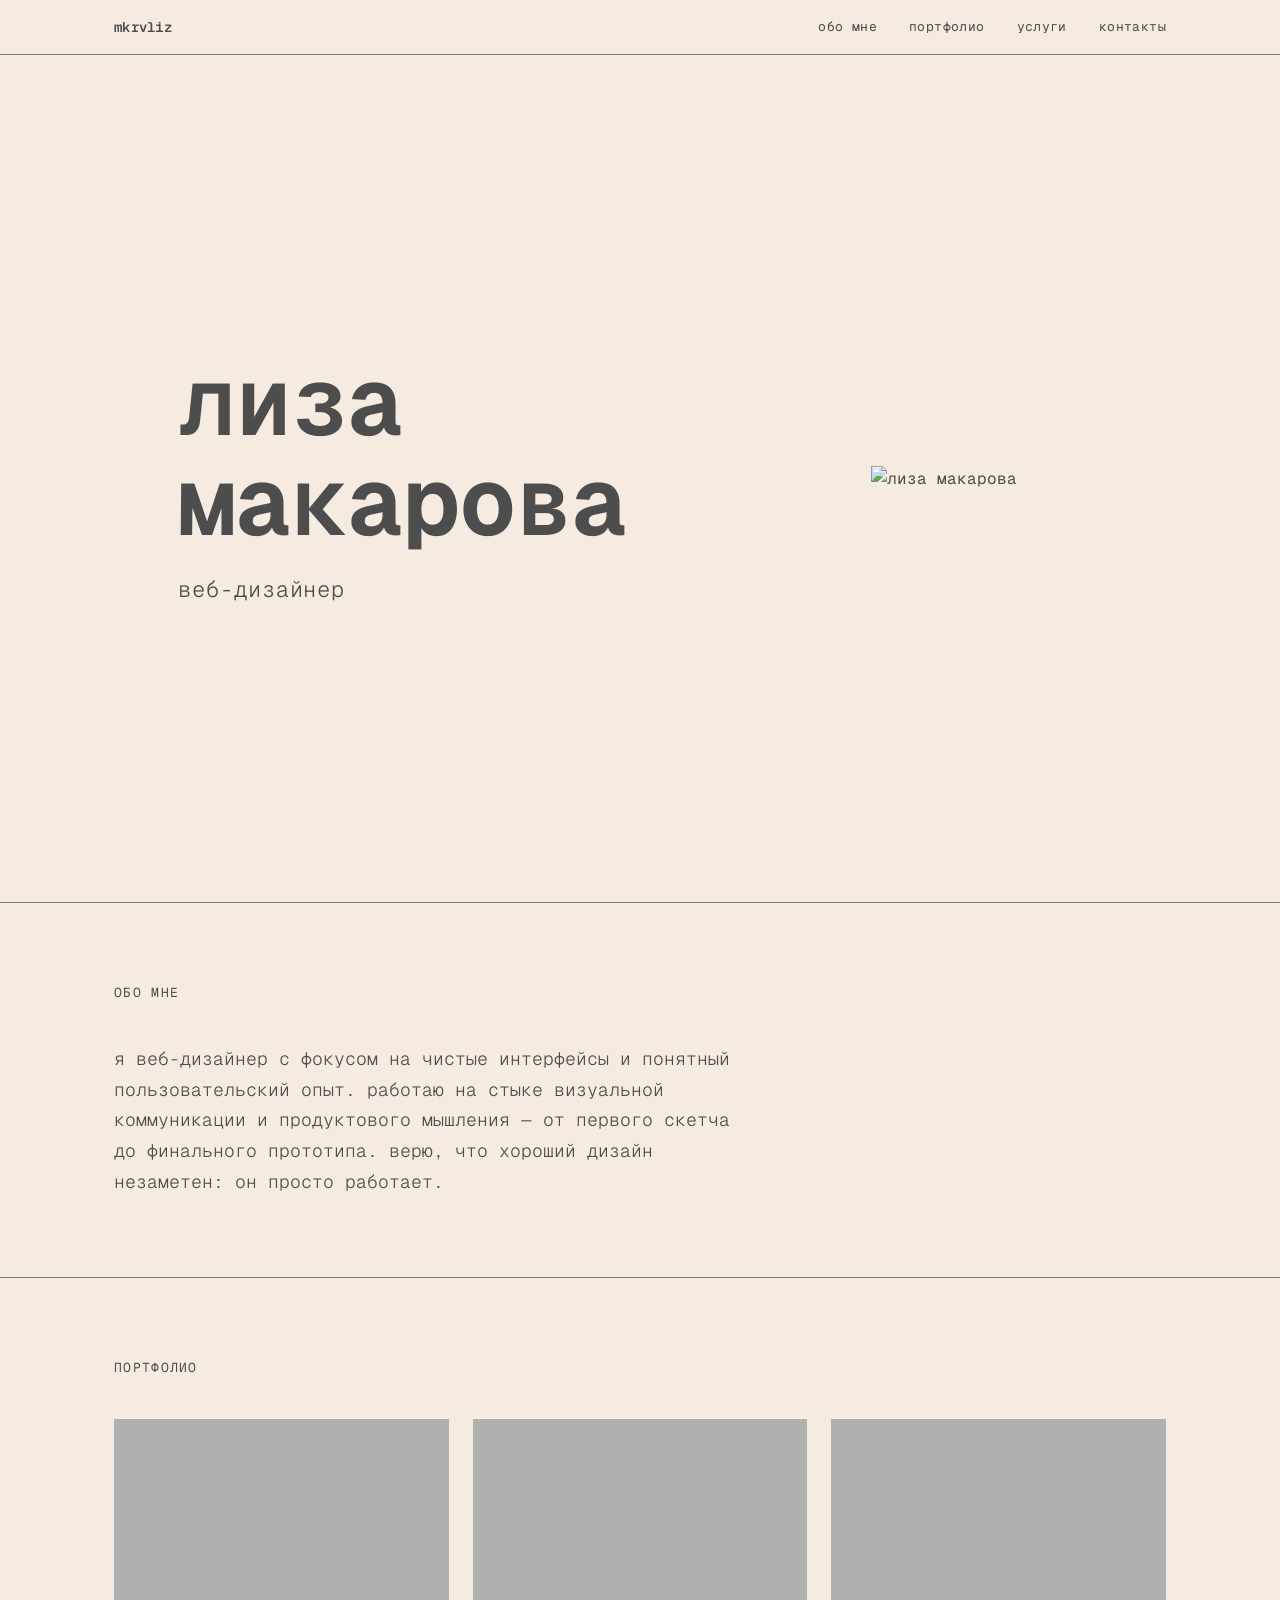
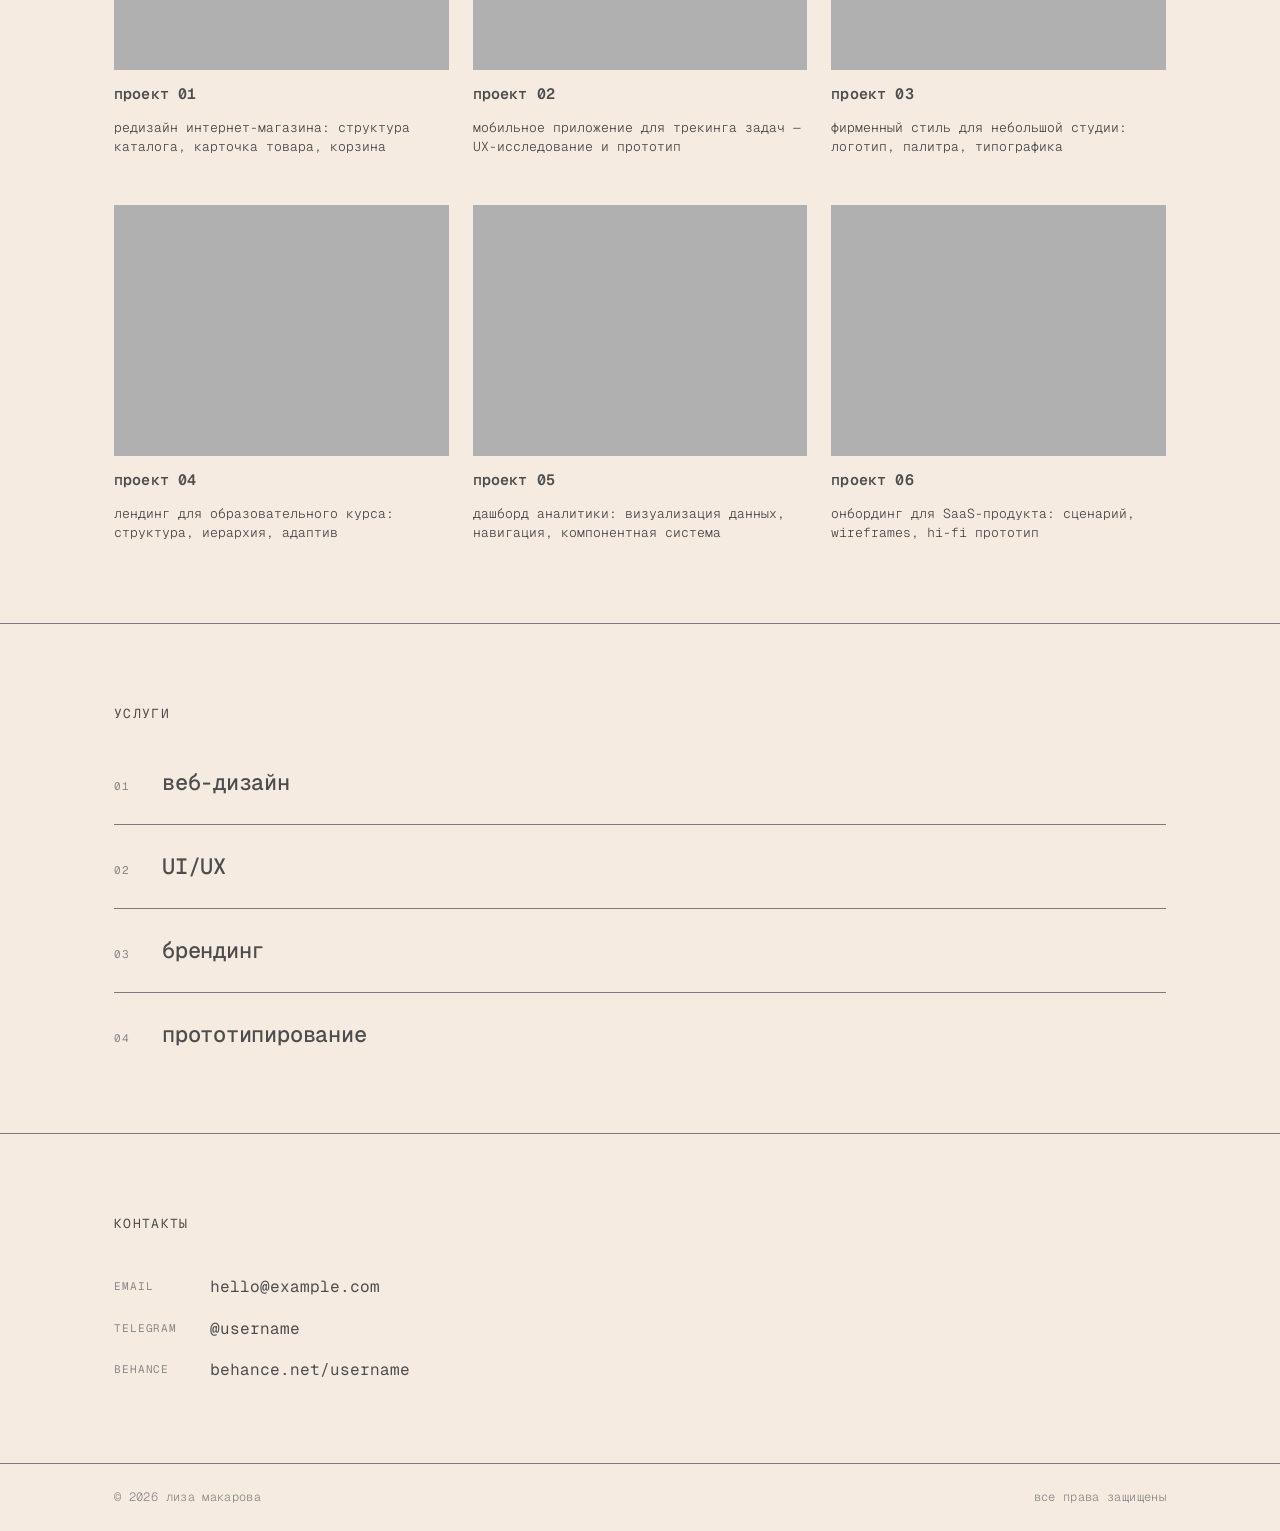
==== index.html @ 3c22c2ee "бургер-меню, адаптив планшет/мобилка, отступы" ====
<!DOCTYPE html>
<html lang="ru">
<head>
  <meta charset="UTF-8">
  <meta name="viewport" content="width=device-width, initial-scale=1.0">
  <title>лиза макарова — веб-дизайнер</title>
  <link rel="preconnect" href="https://fonts.googleapis.com">
  <link rel="preconnect" href="https://fonts.gstatic.com" crossorigin>
  <link href="https://fonts.googleapis.com/css2?family=Geist+Mono:wght@100..900&display=swap" rel="stylesheet">
  <style>
    *, *::before, *::after {
      box-sizing: border-box;
      margin: 0;
      padding: 0;
    }

    html {
      scroll-behavior: auto;
    }

    body {
      font-family: 'Geist Mono', monospace;
      font-size: 16px;
      line-height: 1.6;
      color: #4D4D4D;
      background-color: #F5EBE1;
    }

    a {
      color: #4D4D4D;
      text-decoration: none;
    }

    a:hover {
      text-decoration: underline;
      text-underline-offset: 4px;
      text-decoration-thickness: 0.9px;
      text-decoration-color: #7A7A7A;
    }

    .logo:hover {
      text-decoration: none;
    }

    /* ── layout ── */

    .container {
      max-width: 1100px;
      margin: 0 auto;
      padding: 0 24px;
    }

    section {
      padding: 80px 0;
      border-top: 1px solid #7A7A7A;
    }

    /* ── header / nav ── */

    header {
      position: sticky;
      top: 0;
      background: #F5EBE1;
      border-bottom: 1px solid #7A7A7A;
      z-index: 100;
    }

    header .container {
      display: flex;
      align-items: center;
      justify-content: space-between;
      padding-top: 16px;
      padding-bottom: 16px;
    }

    .logo {
      font-size: 14px;
      font-weight: 600;
      letter-spacing: 0.02em;
    }

    nav {
      display: flex;
      gap: 32px;
    }

    nav a {
      font-size: 13px;
      letter-spacing: 0.03em;
    }

    /* ── hero ── */

#hero {
  border-top: none;
  min-height: calc(100vh - 53px);
  display: flex;
  align-items: center;
  padding: 24px 0;
}

    .hero-inner {
      display: flex;
      align-items: center;
      gap: 48px;
      width: 100%;
    }

    .hero-text {
      flex: 1;
    }

    #hero h1 {
      font-size: clamp(40px, 8vw, 96px);
      font-weight: 700;
      line-height: 1.05;
      letter-spacing: -0.02em;
    }

    #hero p {
      margin-top: 20px;
      font-size: clamp(16px, 2vw, 22px);
      font-weight: 300;
      letter-spacing: 0.04em;
    }

    .hero-image {
      flex: 0 0 25%;
    }

    .hero-image img {
      width: 100%;
      height: auto;
      display: block;
    }

    @media (max-width: 1024px) {
      .hero-inner {
        flex-direction: column;
        align-items: flex-start;
        gap: 32px;
      }

      .hero-text {
        flex: none;
        width: 100%;
      }

      .hero-image {
        flex: none;
        width: 100%;
      }

      .hero-image img {
        max-height: 40vh;
        width: auto;
        max-width: 100%;
      }
    }

    /* ── about ── */

    #about h2 {
      font-size: 13px;
      font-weight: 400;
      letter-spacing: 0.1em;
      text-transform: uppercase;
      margin-bottom: 40px;
    }

    #about p {
      max-width: 640px;
      font-size: 18px;
      font-weight: 300;
      line-height: 1.7;
    }

    /* ── portfolio ── */

    #portfolio h2 {
      font-size: 13px;
      font-weight: 400;
      letter-spacing: 0.1em;
      text-transform: uppercase;
      margin-bottom: 40px;
    }

    .portfolio-grid {
      display: grid;
      grid-template-columns: repeat(3, 1fr);
      gap: 48px 24px;
    }

    .card {
      display: flex;
      flex-direction: column;
      gap: 12px;
      opacity: 0;
      transform: translateY(30px);
      transition: opacity 0.6s ease-out, transform 0.6s ease-out;
    }

    .card.visible {
      opacity: 1;
      transform: translateY(0);
    }

    .card:hover {
      transform: translateY(-8px);
    }

    .card-image {
      width: 100%;
      aspect-ratio: 4 / 3;
      background-color: #b0b0b0;
    }

    .card-title {
      font-size: 15px;
      font-weight: 600;
      letter-spacing: 0.01em;
    }

    .card-title:hover {
      text-decoration: underline;
      text-decoration-thickness: 1.2px;
      text-underline-offset: 5px;
      text-decoration-color: #616161;
    }

    .card-desc {
      font-size: 13px;
      font-weight: 300;
      line-height: 1.5;
      color: #444;
    }

    /* ── services ── */

    #services h2 {
      font-size: 13px;
      font-weight: 400;
      letter-spacing: 0.1em;
      text-transform: uppercase;
      margin-bottom: 40px;
    }

    .services-list {
      list-style: none;
      display: flex;
      flex-direction: column;
    }

    .services-list li {
      padding: 24px 0;
      border-top: 1px solid #7A7A7A;
      display: flex;
      align-items: baseline;
      gap: 24px;
    }

    .services-list li:first-child {
      border-top: none;
      padding-top: 0;
    }

    .services-list li:last-child {
      border-bottom: none;
      padding-bottom: 0;
    }

    .service-index {
      font-size: 11px;
      font-weight: 400;
      letter-spacing: 0.05em;
      color: #888;
      min-width: 24px;
    }

    .service-name {
      font-size: 22px;
      font-weight: 500;
      letter-spacing: -0.01em;
    }

    /* ── contacts ── */

    #contacts h2 {
      font-size: 13px;
      font-weight: 400;
      letter-spacing: 0.1em;
      text-transform: uppercase;
      margin-bottom: 40px;
    }

    .contacts-list {
      list-style: none;
      display: flex;
      flex-direction: column;
      gap: 16px;
    }

    .contacts-list li {
      display: flex;
      align-items: center;
      gap: 16px;
    }

    .contact-label {
      font-size: 11px;
      font-weight: 400;
      letter-spacing: 0.08em;
      text-transform: uppercase;
      color: #888;
      min-width: 80px;
    }

    .contacts-list a {
      font-size: 16px;
      font-weight: 400;
    }

    /* ── footer ── */

    footer {
      border-top: 1px solid #7A7A7A;
      padding: 24px 0;
    }

    footer .container {
      display: flex;
      align-items: center;
      justify-content: space-between;
    }

    footer p {
      font-size: 12px;
      font-weight: 300;
      color: #888;
      letter-spacing: 0.03em;
    }

    /* ── burger ── */

    .burger {
      display: none;
      flex-direction: column;
      justify-content: center;
      gap: 6px;
      background: none;
      border: none;
      cursor: pointer;
      padding: 4px;
    }

    .burger span {
      display: block;
      width: 22px;
      height: 1.5px;
      background: #4D4D4D;
      transition: transform 0.3s ease, opacity 0.3s ease;
    }

    .burger.open span:nth-child(1) {
      transform: translateY(7.5px) rotate(45deg);
    }

    .burger.open span:nth-child(2) {
      opacity: 0;
    }

    .burger.open span:nth-child(3) {
      transform: translateY(-7.5px) rotate(-45deg);
    }

    /* ── mobile menu ── */

    .mobile-menu {
      display: none;
    }

    /* ── responsive ── */

    @media (max-width: 1024px) {
      section {
        padding: 48px 0;
        scroll-margin-top: 50px;
      }

      nav {
        display: none;
      }

      .burger {
        display: flex;
      }

      .mobile-menu {
        display: flex;
        position: fixed;
        top: 0;
        left: 0;
        width: 100%;
        height: 100%;
        background: #F5EBE1;
        z-index: 99;
        flex-direction: column;
        align-items: center;
        justify-content: center;
        transform: translateY(-100%);
        transition: transform 0.3s ease;
      }

      .mobile-menu.open {
        transform: translateY(0);
      }

      .mobile-nav {
        display: flex;
        flex-direction: column;
        align-items: center;
        gap: 36px;
      }

      .mobile-nav a {
        font-size: 20px;
        letter-spacing: 0.04em;
        color: #4D4D4D;
      }

      #about h2, #portfolio h2, #services h2, #contacts h2 {
        margin-bottom: 32px;
      }

      .portfolio-grid {
        grid-template-columns: repeat(2, 1fr);
        gap: 24px;
      }

      .card {
        gap: 6px;
      }

      .card:hover {
        transform: none;
      }

      .card-title {
        margin-top: 12px;
      }

      footer .container {
        flex-direction: column;
        align-items: flex-start;
        gap: 8px;
      }
    }

    @media (max-width: 480px) {
      section {
        padding: 48px 0;
        scroll-margin-top: 50px;
      }

      #about h2, #portfolio h2, #services h2, #contacts h2 {
        margin-bottom: 28px;
      }

      .portfolio-grid {
        grid-template-columns: 1fr;
        gap: 24px;
      }

      .card {
        gap: 6px;
      }

      .card-title {
        margin-top: 12px;
      }

      .service-name {
        font-size: 18px;
      }
    }
  </style>
</head>
<body>

  <!-- ── header ── -->
  <header>
    <div class="container">
      <a href="index.html" class="logo">mkrvliz</a>
      <nav>
        <a href="#about">обо мне</a>
        <a href="#portfolio">портфолио</a>
        <a href="#services">услуги</a>
        <a href="#contacts">контакты</a>
      </nav>
      <button class="burger" id="burger-btn" aria-label="открыть меню" aria-expanded="false">
        <span></span>
        <span></span>
        <span></span>
      </button>
    </div>
  </header>

  <!-- ── mobile menu ── -->
  <div class="mobile-menu" id="mobile-menu">
    <nav class="mobile-nav">
      <a href="#about">обо мне</a>
      <a href="#portfolio">портфолио</a>
      <a href="#services">услуги</a>
      <a href="#contacts">контакты</a>
    </nav>
  </div>

  <main>

    <!-- ── hero ── -->
    <section id="hero">
      <div class="container">
        <div class="hero-inner">
          <div class="hero-text">
            <h1>лиза макарова</h1>
            <p>веб-дизайнер</p>
          </div>
          <div class="hero-image">
            <img src="images/face.jpg" alt="лиза макарова">
          </div>
        </div>
      </div>
    </section>

    <!-- ── about ── -->
    <section id="about">
      <div class="container">
        <h2>обо мне</h2>
        <p>
          я веб-дизайнер с фокусом на чистые интерфейсы и понятный пользовательский опыт.
          работаю на стыке визуальной коммуникации и продуктового мышления — от первого скетча до
          финального прототипа. верю, что хороший дизайн незаметен: он просто работает.
        </p>
      </div>
    </section>

    <!-- ── portfolio ── -->
    <section id="portfolio">
      <div class="container">
        <h2>портфолио</h2>
        <div class="portfolio-grid">

          <article class="card">
            <a href="project-01.html"><div class="card-image"></div></a>
            <a href="project-01.html" class="card-title">проект 01</a>
            <p class="card-desc">редизайн интернет-магазина: структура каталога, карточка товара, корзина</p>
          </article>

          <article class="card">
            <a href="project-02.html"><div class="card-image"></div></a>
            <a href="project-02.html" class="card-title">проект 02</a>
            <p class="card-desc">мобильное приложение для трекинга задач — UX-исследование и прототип</p>
          </article>

          <article class="card">
            <a href="project-03.html"><div class="card-image"></div></a>
            <a href="project-03.html" class="card-title">проект 03</a>
            <p class="card-desc">фирменный стиль для небольшой студии: логотип, палитра, типографика</p>
          </article>

          <article class="card">
            <a href="project-04.html"><div class="card-image"></div></a>
            <a href="project-04.html" class="card-title">проект 04</a>
            <p class="card-desc">лендинг для образовательного курса: структура, иерархия, адаптив</p>
          </article>

          <article class="card">
            <a href="project-05.html"><div class="card-image"></div></a>
            <a href="project-05.html" class="card-title">проект 05</a>
            <p class="card-desc">дашборд аналитики: визуализация данных, навигация, компонентная система</p>
          </article>

          <article class="card">
            <a href="project-06.html"><div class="card-image"></div></a>
            <a href="project-06.html" class="card-title">проект 06</a>
            <p class="card-desc">онбординг для SaaS-продукта: сценарий, wireframes, hi-fi прототип</p>
          </article>

        </div>
      </div>
    </section>

    <!-- ── services ── -->
    <section id="services">
      <div class="container">
        <h2>услуги</h2>
        <ul class="services-list">
          <li>
            <span class="service-index">01</span>
            <span class="service-name">веб-дизайн</span>
          </li>
          <li>
            <span class="service-index">02</span>
            <span class="service-name">UI/UX</span>
          </li>
          <li>
            <span class="service-index">03</span>
            <span class="service-name">брендинг</span>
          </li>
          <li>
            <span class="service-index">04</span>
            <span class="service-name">прототипирование</span>
          </li>
        </ul>
      </div>
    </section>

    <!-- ── contacts ── -->
    <section id="contacts">
      <div class="container">
        <h2>контакты</h2>
        <ul class="contacts-list">
          <li>
            <span class="contact-label">email</span>
            <a href="mailto:hello@example.com">hello@example.com</a>
          </li>
          <li>
            <span class="contact-label">telegram</span>
            <a href="https://t.me/username" target="_blank" rel="noopener">@username</a>
          </li>
          <li>
            <span class="contact-label">behance</span>
            <a href="https://behance.net/username" target="_blank" rel="noopener">behance.net/username</a>
          </li>
        </ul>
      </div>
    </section>

  </main>

  <!-- ── footer ── -->
  <footer>
    <div class="container">
      <p>© 2026 лиза макарова</p>
      <p>все права защищены</p>
    </div>
  </footer>


  <script>
    function easeInOut(t) {
      return t < 0.5 ? 2 * t * t : -1 + (4 - 2 * t) * t;
    }

    function smoothScrollTo(target, duration, offset) {
      var start = window.scrollY;
      var end = target.getBoundingClientRect().top + start - (offset || 0);
      var startTime = null;

      function step(timestamp) {
        if (!startTime) startTime = timestamp;
        var elapsed = timestamp - startTime;
        var progress = Math.min(elapsed / duration, 1);
        window.scrollTo(0, start + (end - start) * easeInOut(progress));
        if (progress < 1) requestAnimationFrame(step);
      }

      requestAnimationFrame(step);
    }

    var observer = new IntersectionObserver(function(entries) {
      entries.forEach(function(entry) {
        if (entry.isIntersecting) {
          entry.target.classList.add('visible');
          observer.unobserve(entry.target);
        }
      });
    }, { threshold: 0.15, rootMargin: '-53px 0px 0px 0px' });

    document.querySelectorAll('.card').forEach(function(card, i) {
      card.style.transitionDelay = (i % 3) * 100 + 'ms';
      observer.observe(card);
    });

    function getScrollOffset() {
      if (window.innerWidth <= 1024) return 50;
      return 0;
    }

    document.querySelectorAll('nav a[href^="#"], .mobile-nav a[href^="#"]').forEach(function(link) {
      link.addEventListener('click', function(e) {
        var target = document.querySelector(this.getAttribute('href'));
        if (!target) return;
        e.preventDefault();
        closeMobileMenu();
        smoothScrollTo(target, 1200, getScrollOffset());
      });
    });

    var burgerBtn = document.getElementById('burger-btn');
    var mobileMenu = document.getElementById('mobile-menu');

    function closeMobileMenu() {
      mobileMenu.classList.remove('open');
      burgerBtn.classList.remove('open');
      burgerBtn.setAttribute('aria-expanded', 'false');
      document.body.style.overflow = '';
    }

    burgerBtn.addEventListener('click', function() {
      var isOpen = mobileMenu.classList.toggle('open');
      burgerBtn.classList.toggle('open', isOpen);
      burgerBtn.setAttribute('aria-expanded', String(isOpen));
      document.body.style.overflow = isOpen ? 'hidden' : '';
    });
  </script>
</body>
</html>
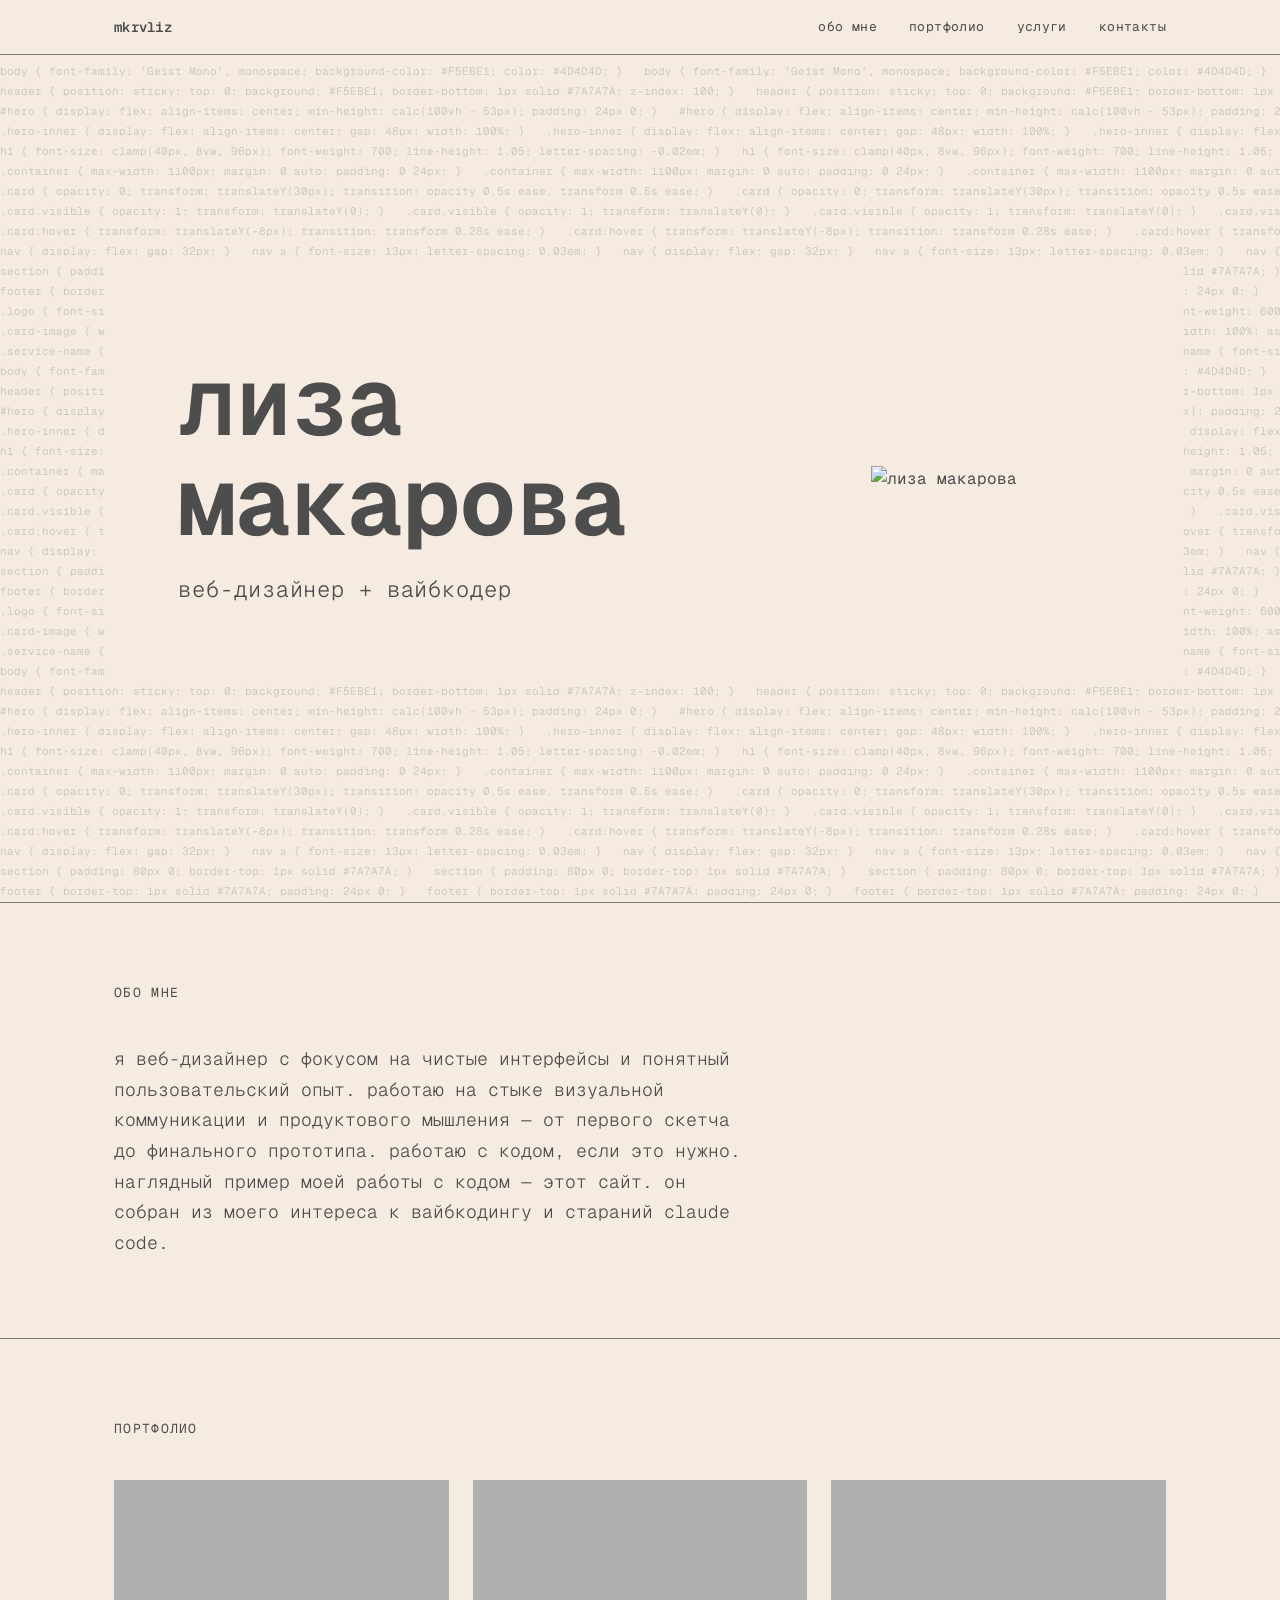
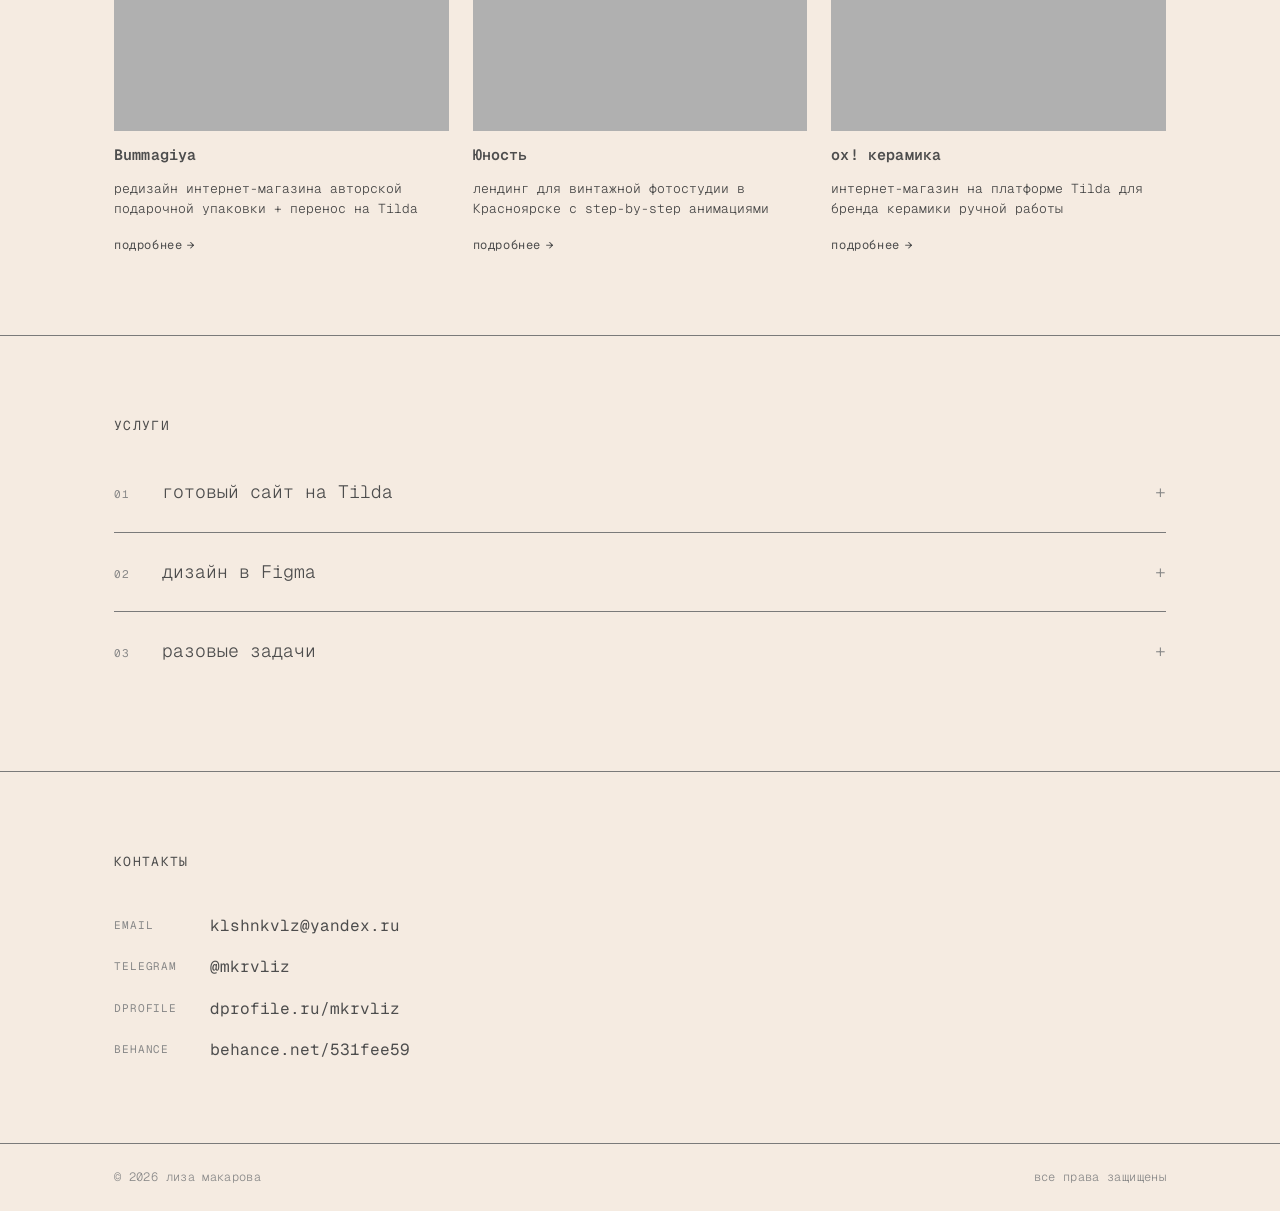
==== commit 558feb32: "фон из кода сайта с анимацией отталкивания, обновление контента - анимированный фон hero: строки CSS" ====
--- a/index.html
+++ b/index.html
@@ -14,6 +14,10 @@
       padding: 0;
     }
 
+    html, body {
+      cursor: url("data:image/svg+xml,%3Csvg xmlns='http://www.w3.org/2000/svg' width='16' height='22' viewBox='0 0 16 22'%3E%3Cpath d='M0 0 L0 18 L4.5 13.5 L7.5 20 L9.5 19 L6.5 12 L12 12 Z' fill='%234D4D4D'/%3E%3C/svg%3E") 0 0, auto;
+    }
+
     html {
       scroll-behavior: auto;
     }
@@ -97,6 +101,21 @@
   display: flex;
   align-items: center;
   padding: 24px 0;
+  position: relative;
+  overflow: hidden;
+}
+
+#hero-canvas {
+  position: absolute;
+  inset: 0;
+  width: 100%;
+  height: 100%;
+  pointer-events: none;
+}
+
+#hero .container {
+  position: relative;
+  z-index: 1;
 }
 
     .hero-inner {
@@ -197,7 +216,7 @@
       gap: 12px;
       opacity: 0;
       transform: translateY(30px);
-      transition: opacity 0.6s ease-out, transform 0.6s ease-out;
+      transition: opacity 0.5s ease, transform 0.5s ease;
     }
 
     .card.visible {
@@ -205,8 +224,9 @@
       transform: translateY(0);
     }
 
-    .card:hover {
+.card:hover {
       transform: translateY(-8px);
+      transition: opacity 0.5s ease, transform 0.28s ease;
     }
 
     .card-image {
@@ -275,12 +295,121 @@
       letter-spacing: 0.05em;
       color: #888;
       min-width: 24px;
+      flex-shrink: 0;
     }
 
     .service-name {
-      font-size: 22px;
-      font-weight: 500;
-      letter-spacing: -0.01em;
+      font-size: 18px;
+      font-weight: 300;
+      line-height: 1.7;
+      transition: color 0.2s ease;
+    }
+
+    /* ── accordion ── */
+
+    .accordion-list {
+      list-style: none;
+      display: flex;
+      flex-direction: column;
+    }
+
+    .accordion-item {
+      border-top: 1px solid #7A7A7A;
+    }
+
+    .accordion-item:first-child {
+      border-top: none;
+    }
+
+    .accordion-trigger {
+      width: 100%;
+      display: flex;
+      align-items: baseline;
+      gap: 24px;
+      padding: 24px 0;
+      background: none;
+      border: none;
+      cursor: pointer;
+      text-align: left;
+      font-family: inherit;
+      color: inherit;
+      transition: transform 0.22s ease;
+    }
+
+    .accordion-trigger:hover {
+      transform: translateY(-3px);
+    }
+
+    .accordion-item:first-child .accordion-trigger {
+      padding-top: 0;
+    }
+
+    .accordion-toggle {
+      margin-left: auto;
+      font-size: 0;
+      color: #888;
+      flex-shrink: 0;
+      line-height: 1;
+    }
+
+    .accordion-toggle::before {
+      content: '+';
+      font-size: 18px;
+      font-weight: 300;
+      display: inline-block;
+      transition: transform 0.35s ease;
+    }
+
+    .accordion-item.open .accordion-toggle::before {
+      transform: rotate(45deg);
+    }
+
+    .accordion-body {
+      max-height: 0;
+      overflow: hidden;
+      transition: max-height 0.4s ease;
+    }
+
+    .accordion-item.open .accordion-body {
+      max-height: 300px;
+    }
+
+    .accordion-body p {
+      font-size: 15px;
+      font-weight: 300;
+      line-height: 1.75;
+      color: #555;
+      padding-bottom: 28px;
+      max-width: 600px;
+    }
+
+    /* ── card more button ── */
+
+    .card-more {
+      display: inline-flex;
+      align-items: center;
+      gap: 5px;
+      font-size: 12px;
+      font-weight: 400;
+      letter-spacing: 0.05em;
+      margin-top: 6px;
+      color: #4D4D4D;
+    }
+
+    .card-more:hover {
+      text-decoration: underline;
+      text-underline-offset: 4px;
+      text-decoration-thickness: 0.9px;
+      text-decoration-color: #7A7A7A;
+    }
+
+    .card-arrow {
+      display: inline-block;
+      transition: transform 0.2s ease;
+    }
+
+    .card-more:hover .card-arrow {
+      transform: translateX(4px);
     }
 
     /* ── contacts ── */
@@ -519,11 +648,12 @@
 
     <!-- ── hero ── -->
     <section id="hero">
+      <canvas id="hero-canvas"></canvas>
       <div class="container">
         <div class="hero-inner">
           <div class="hero-text">
             <h1>лиза макарова</h1>
-            <p>веб-дизайнер</p>
+            <p>веб-дизайнер + вайбкодер</p>
           </div>
           <div class="hero-image">
             <img src="images/face.jpg" alt="лиза макарова">
@@ -539,7 +669,8 @@
         <p>
           я веб-дизайнер с фокусом на чистые интерфейсы и понятный пользовательский опыт.
           работаю на стыке визуальной коммуникации и продуктового мышления — от первого скетча до
-          финального прототипа. верю, что хороший дизайн незаметен: он просто работает.
+          финального прототипа. работаю с кодом, если это нужно. наглядный пример моей работы с кодом — этот сайт.
+          он собран из моего интереса к вайбкодингу и стараний claude code.
         </p>
       </div>
     </section>
@@ -552,38 +683,23 @@
 
           <article class="card">
             <a href="project-01.html"><div class="card-image"></div></a>
-            <a href="project-01.html" class="card-title">проект 01</a>
-            <p class="card-desc">редизайн интернет-магазина: структура каталога, карточка товара, корзина</p>
+            <a href="project-01.html" class="card-title">Bummagiya</a>
+            <p class="card-desc">редизайн интернет-магазина авторской подарочной упаковки + перенос на Tilda</p>
+            <a href="project-01.html" class="card-more">подробнее <span class="card-arrow">→</span></a>
           </article>
 
           <article class="card">
             <a href="project-02.html"><div class="card-image"></div></a>
-            <a href="project-02.html" class="card-title">проект 02</a>
-            <p class="card-desc">мобильное приложение для трекинга задач — UX-исследование и прототип</p>
+            <a href="project-02.html" class="card-title">Юность</a>
+            <p class="card-desc">лендинг для винтажной фотостудии в Красноярске с step-by-step анимациями</p>
+            <a href="project-02.html" class="card-more">подробнее <span class="card-arrow">→</span></a>
           </article>
 
           <article class="card">
             <a href="project-03.html"><div class="card-image"></div></a>
-            <a href="project-03.html" class="card-title">проект 03</a>
-            <p class="card-desc">фирменный стиль для небольшой студии: логотип, палитра, типографика</p>
-          </article>
-
-          <article class="card">
-            <a href="project-04.html"><div class="card-image"></div></a>
-            <a href="project-04.html" class="card-title">проект 04</a>
-            <p class="card-desc">лендинг для образовательного курса: структура, иерархия, адаптив</p>
-          </article>
-
-          <article class="card">
-            <a href="project-05.html"><div class="card-image"></div></a>
-            <a href="project-05.html" class="card-title">проект 05</a>
-            <p class="card-desc">дашборд аналитики: визуализация данных, навигация, компонентная система</p>
-          </article>
-
-          <article class="card">
-            <a href="project-06.html"><div class="card-image"></div></a>
-            <a href="project-06.html" class="card-title">проект 06</a>
-            <p class="card-desc">онбординг для SaaS-продукта: сценарий, wireframes, hi-fi прототип</p>
+            <a href="project-03.html" class="card-title">ох! керамика</a>
+            <p class="card-desc">интернет-магазин на платформе Tilda для бренда керамики ручной работы</p>
+            <a href="project-03.html" class="card-more">подробнее <span class="card-arrow">→</span></a>
           </article>
 
         </div>
@@ -594,22 +710,36 @@
     <section id="services">
       <div class="container">
         <h2>услуги</h2>
-        <ul class="services-list">
-          <li>
-            <span class="service-index">01</span>
-            <span class="service-name">веб-дизайн</span>
+        <ul class="accordion-list">
+          <li class="accordion-item">
+            <button class="accordion-trigger">
+              <span class="service-index">01</span>
+              <span class="service-name">готовый сайт на Tilda</span>
+              <span class="accordion-toggle">+</span>
+            </button>
+            <div class="accordion-body">
+              <p>разработаю сайт под ключ — от проработки структуры и дизайна до финальной сборки на Tilda. подойдёт для лендингов, портфолио, небольших магазинов и корпоративных страниц. результат — адаптивный сайт, готовый к запуску.</p>
+            </div>
           </li>
-          <li>
-            <span class="service-index">02</span>
-            <span class="service-name">UI/UX</span>
+          <li class="accordion-item">
+            <button class="accordion-trigger">
+              <span class="service-index">02</span>
+              <span class="service-name">дизайн в Figma</span>
+              <span class="accordion-toggle">+</span>
+            </button>
+            <div class="accordion-body">
+              <p>создам дизайн-макет сайта или интерфейса в Figma — от вайрфреймов до детализированного hi-fi прототипа. работаю с учётом пользовательского опыта, фирменного стиля и технических ограничений платформы.</p>
+            </div>
           </li>
-          <li>
-            <span class="service-index">03</span>
-            <span class="service-name">брендинг</span>
-          </li>
-          <li>
-            <span class="service-index">04</span>
-            <span class="service-name">прототипирование</span>
+          <li class="accordion-item">
+            <button class="accordion-trigger">
+              <span class="service-index">03</span>
+              <span class="service-name">разовые задачи</span>
+              <span class="accordion-toggle">+</span>
+            </button>
+            <div class="accordion-body">
+              <p>помогу с точечными задачами: доработка существующего сайта, создание отдельных страниц или блоков, редизайн элементов, баннеры, презентации. гибкий формат без лишних согласований.</p>
+            </div>
           </li>
         </ul>
       </div>
@@ -622,15 +752,19 @@
         <ul class="contacts-list">
           <li>
             <span class="contact-label">email</span>
-            <a href="mailto:hello@example.com">hello@example.com</a>
+            <a href="mailto:klshnkvlz@yandex.ru">klshnkvlz@yandex.ru</a>
           </li>
           <li>
             <span class="contact-label">telegram</span>
-            <a href="https://t.me/username" target="_blank" rel="noopener">@username</a>
+            <a href="https://t.me/mkrvliz" target="_blank" rel="noopener">@mkrvliz</a>
+          </li>
+          <li>
+            <span class="contact-label">dprofile</span>
+            <a href="https://dprofile.ru/mkrvliz" target="_blank" rel="noopener">dprofile.ru/mkrvliz</a>
           </li>
           <li>
             <span class="contact-label">behance</span>
-            <a href="https://behance.net/username" target="_blank" rel="noopener">behance.net/username</a>
+            <a href="https://behance.net/531fee59" target="_blank" rel="noopener">behance.net/531fee59</a>
           </li>
         </ul>
       </div>
@@ -671,8 +805,11 @@
     var observer = new IntersectionObserver(function(entries) {
       entries.forEach(function(entry) {
         if (entry.isIntersecting) {
-          entry.target.classList.add('visible');
-          observer.unobserve(entry.target);
+          var card = entry.target;
+          card.classList.add('visible');
+          var delay = parseFloat(card.style.transitionDelay) || 0;
+          setTimeout(function() { card.style.transitionDelay = '0ms'; }, delay + 500);
+          observer.unobserve(card);
         }
       });
     }, { threshold: 0.15, rootMargin: '-53px 0px 0px 0px' });
@@ -713,6 +850,182 @@
       burgerBtn.setAttribute('aria-expanded', String(isOpen));
       document.body.style.overflow = isOpen ? 'hidden' : '';
     });
+
+    // плавный скролл колесом мыши (только десктоп)
+    if (!('ontouchstart' in window)) {
+      var wheelTargetY = window.scrollY;
+      var wheelCurrentY = window.scrollY;
+      var wheelRaf = null;
+
+      function wheelTick() {
+        wheelCurrentY += (wheelTargetY - wheelCurrentY) * 0.09;
+        window.scrollTo(0, wheelCurrentY);
+        if (Math.abs(wheelTargetY - wheelCurrentY) > 0.5) {
+          wheelRaf = requestAnimationFrame(wheelTick);
+        } else {
+          window.scrollTo(0, wheelTargetY);
+          wheelRaf = null;
+        }
+      }
+
+      window.addEventListener('wheel', function(e) {
+        e.preventDefault();
+        var delta = e.deltaMode === 1 ? e.deltaY * 24 : e.deltaY;
+        wheelTargetY = Math.max(0, Math.min(
+          wheelTargetY + delta,
+          document.documentElement.scrollHeight - window.innerHeight
+        ));
+        if (!wheelRaf) {
+          wheelCurrentY = window.scrollY;
+          wheelRaf = requestAnimationFrame(wheelTick);
+        }
+      }, { passive: false });
+    }
+  // аккордеон услуги
+  document.querySelectorAll('.accordion-trigger').forEach(function(btn) {
+    btn.addEventListener('click', function() {
+      var item = btn.closest('.accordion-item');
+      var isOpen = item.classList.contains('open');
+      document.querySelectorAll('.accordion-item.open').forEach(function(el) {
+        el.classList.remove('open');
+      });
+      if (!isOpen) item.classList.add('open');
+    });
+  });
+
+  // фон: код сайта + отталкивание от курсора
+  (function() {
+    var canvas = document.getElementById('hero-canvas');
+    var hero   = document.getElementById('hero');
+    var ctx    = canvas.getContext('2d');
+    var FS = 11, LH = 20;
+    var CW, rows2d = [], rowStrs = [];
+    var mouseX = -9999, mouseY = -9999;
+    var R = 110, K = 5.5, SP = 0.07, DM = 0.70;
+    var safeZone = { x: 0, y: 0, w: 0, h: 0 };
+
+    function updateSafeZone() {
+      var cr = canvas.getBoundingClientRect();
+      var ir = hero.querySelector('.hero-inner').getBoundingClientRect();
+      var pad = 80;
+      safeZone.x = ir.left - cr.left - pad;
+      safeZone.y = ir.top  - cr.top  - pad;
+      safeZone.w = ir.width  + pad * 2;
+      safeZone.h = ir.height + pad * 2;
+    }
+
+    var codeLines = [
+      "body { font-family: 'Geist Mono', monospace; background-color: #F5EBE1; color: #4D4D4D; }",
+      "header { position: sticky; top: 0; background: #F5EBE1; border-bottom: 1px solid #7A7A7A; z-index: 100; }",
+      "#hero { display: flex; align-items: center; min-height: calc(100vh - 53px); padding: 24px 0; }",
+      ".hero-inner { display: flex; align-items: center; gap: 48px; width: 100%; }",
+      "h1 { font-size: clamp(40px, 8vw, 96px); font-weight: 700; line-height: 1.05; letter-spacing: -0.02em; }",
+      ".container { max-width: 1100px; margin: 0 auto; padding: 0 24px; }",
+      ".card { opacity: 0; transform: translateY(30px); transition: opacity 0.5s ease, transform 0.5s ease; }",
+      ".card.visible { opacity: 1; transform: translateY(0); }",
+      ".card:hover { transform: translateY(-8px); transition: transform 0.28s ease; }",
+      "nav { display: flex; gap: 32px; }   nav a { font-size: 13px; letter-spacing: 0.03em; }",
+      "section { padding: 80px 0; border-top: 1px solid #7A7A7A; }",
+      "footer { border-top: 1px solid #7A7A7A; padding: 24px 0; }",
+      ".logo { font-size: 14px; font-weight: 600; letter-spacing: 0.02em; }",
+      ".card-image { width: 100%; aspect-ratio: 4/3; background-color: #b0b0b0; }",
+      ".service-name { font-size: 22px; font-weight: 500; letter-spacing: -0.01em; }",
+    ];
+
+    function build() {
+      rows2d = []; rowStrs = [];
+      ctx.font = FS + 'px "Geist Mono", monospace';
+      CW = ctx.measureText('x').width;
+      var cols = Math.ceil(canvas.width / CW) + 2;
+      var numRows = Math.floor(canvas.height / LH);
+      for (var r = 0; r < numRows; r++) {
+        var src = codeLines[r % codeLines.length] + '   ';
+        var str = '';
+        while (str.length < cols) str += src;
+        str = str.slice(0, cols);
+        rowStrs.push(str);
+        var row = [];
+        for (var c = 0; c < cols; c++) {
+          row.push({ ch: str[c], bx: c * CW, by: r * LH + LH, x: c * CW, y: r * LH + LH, vx: 0, vy: 0 });
+        }
+        rows2d.push(row);
+      }
+    }
+
+    function resize() {
+      canvas.width  = canvas.offsetWidth;
+      canvas.height = canvas.offsetHeight;
+      build();
+      updateSafeZone();
+    }
+
+    function applyPhysics(p) {
+      var dx = p.x - mouseX, dy = p.y - mouseY;
+      var d2 = dx * dx + dy * dy;
+      if (d2 < R * R && d2 > 0.01) {
+        var d = Math.sqrt(d2);
+        var f = (R - d) / R * K;
+        p.vx += dx / d * f;
+        p.vy += dy / d * f;
+      }
+      p.vx += (p.bx - p.x) * SP;
+      p.vy += (p.by - p.y) * SP;
+      p.vx *= DM;
+      p.vy *= DM;
+      p.x += p.vx;
+      p.y += p.vy;
+    }
+
+    function tick() {
+      ctx.clearRect(0, 0, canvas.width, canvas.height);
+      ctx.font      = FS + 'px "Geist Mono", monospace';
+      ctx.fillStyle = 'rgba(77,77,77,0.22)';
+
+      var sz = safeZone;
+      for (var ri = 0; ri < rows2d.length; ri++) {
+        var row = rows2d[ri];
+        var by  = row[0].by;
+        var rowInSafe = by > sz.y && by < sz.y + sz.h;
+
+        if (!rowInSafe) {
+          var moved = false;
+          for (var ci = 0; ci < row.length; ci++) {
+            applyPhysics(row[ci]);
+            if (Math.abs(row[ci].x - row[ci].bx) > 0.3 || Math.abs(row[ci].y - row[ci].by) > 0.3) moved = true;
+          }
+          if (!moved) {
+            ctx.fillText(rowStrs[ri], 0, by);
+          } else {
+            for (var ci2 = 0; ci2 < row.length; ci2++) {
+              ctx.fillText(row[ci2].ch, row[ci2].x, row[ci2].y);
+            }
+          }
+        } else {
+          for (var ci = 0; ci < row.length; ci++) {
+            var p = row[ci];
+            if (p.bx >= sz.x && p.bx <= sz.x + sz.w) continue;
+            applyPhysics(p);
+            ctx.fillText(p.ch, p.x, p.y);
+          }
+        }
+      }
+      requestAnimationFrame(tick);
+    }
+
+    hero.addEventListener('mousemove', function(e) {
+      var r = canvas.getBoundingClientRect();
+      mouseX = e.clientX - r.left;
+      mouseY = e.clientY - r.top;
+    });
+    hero.addEventListener('mouseleave', function() { mouseX = mouseY = -9999; });
+
+    document.fonts.ready.then(function() {
+      resize();
+      requestAnimationFrame(tick);
+    });
+    window.addEventListener('resize', resize);
+  })();
+
   </script>
 </body>
 </html>
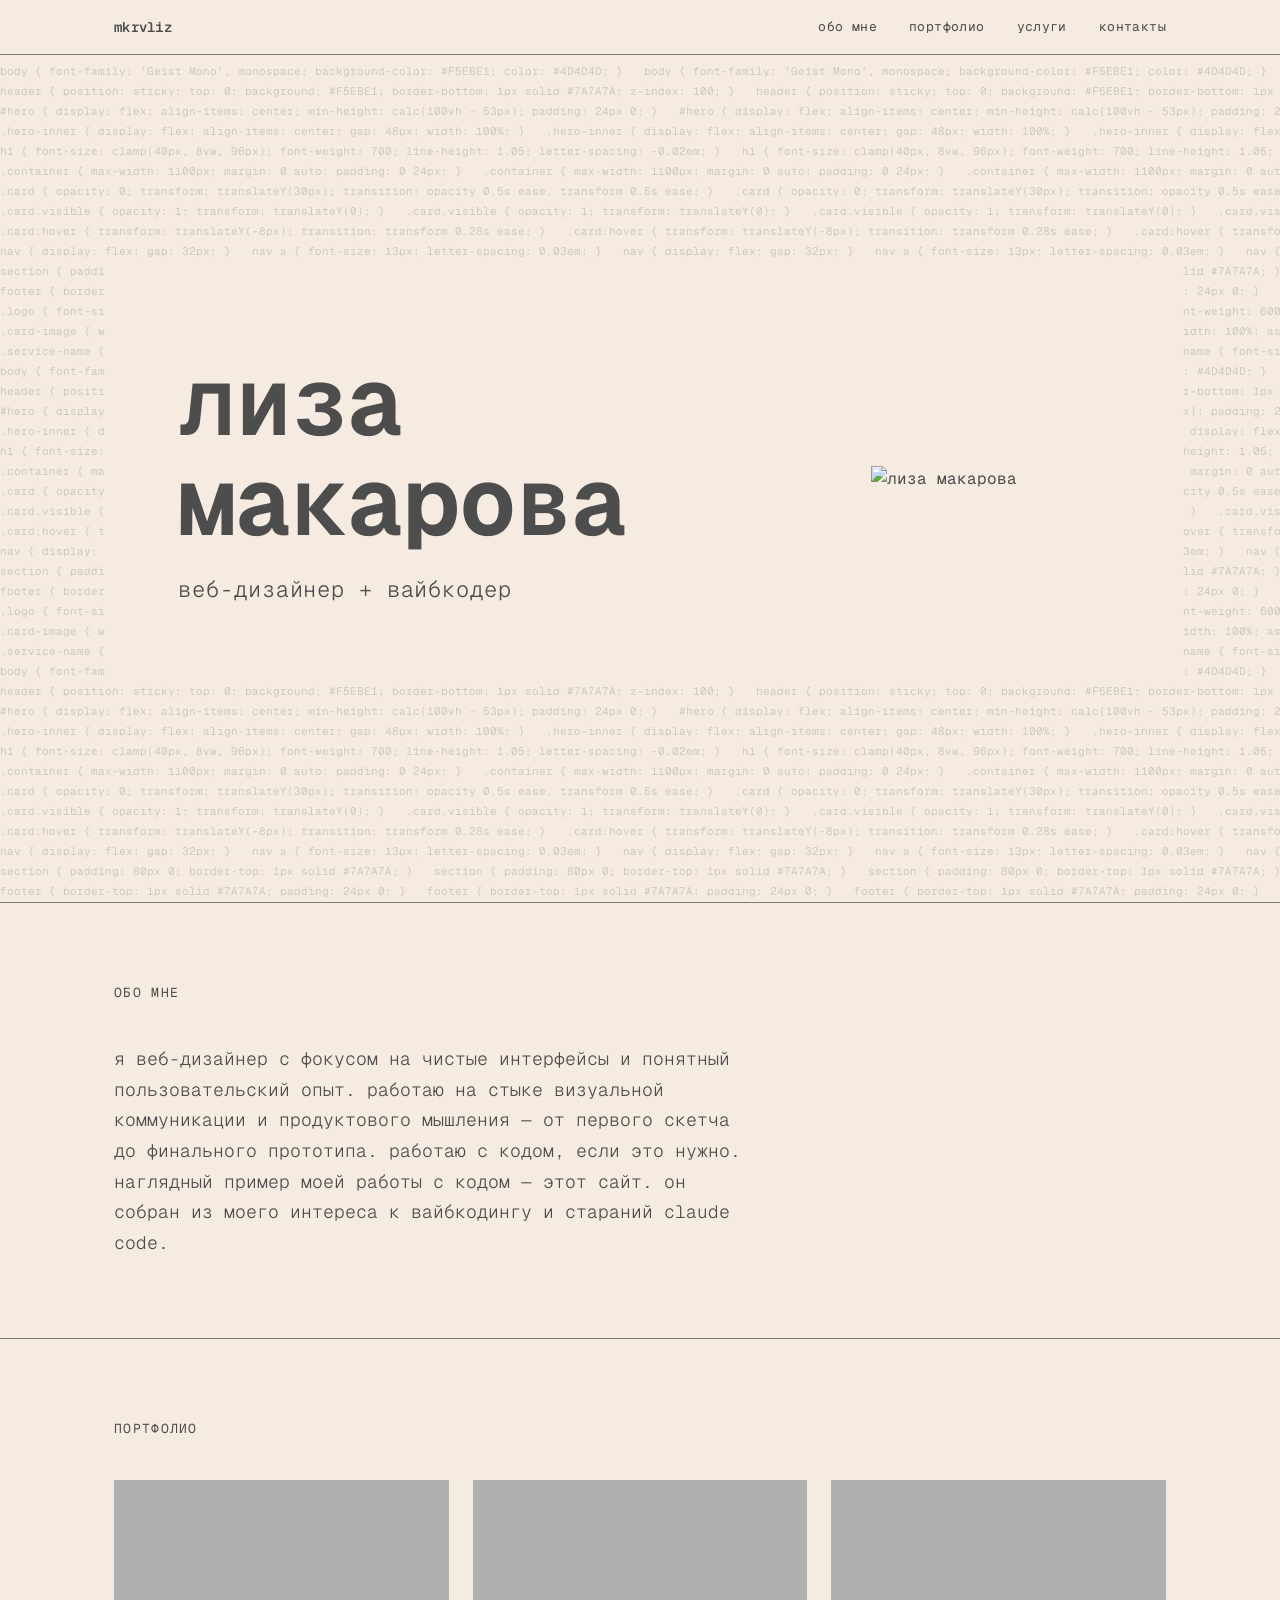
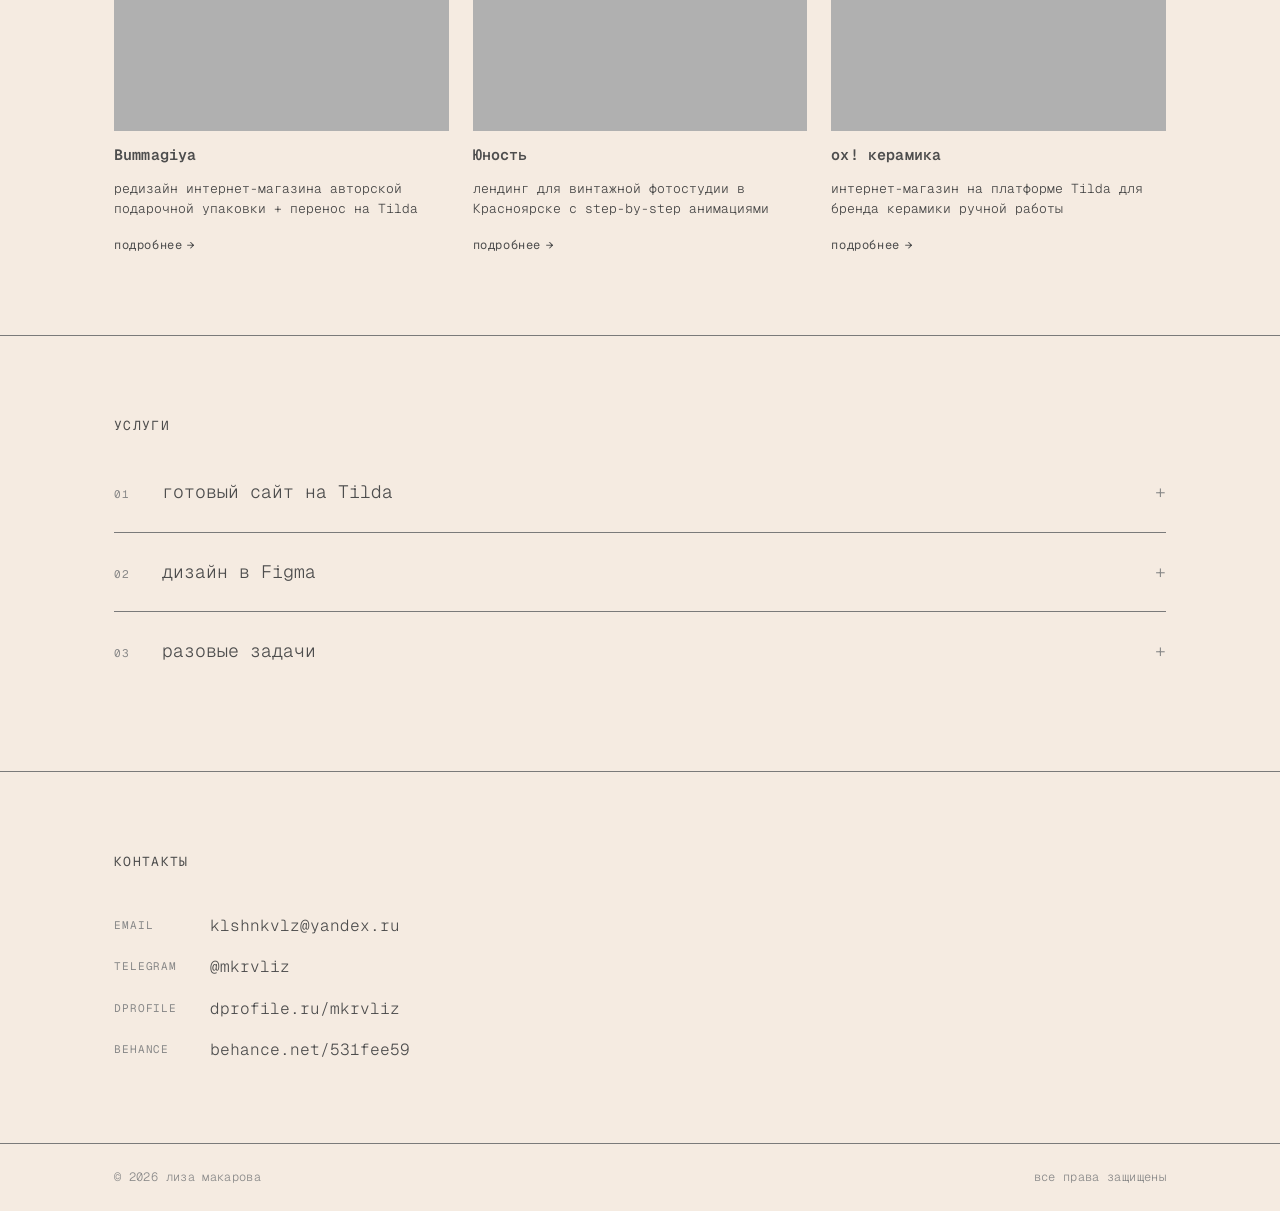
==== commit ef1d972a: "обновить ссылку на проект ох! керамика Co-Authored-By: Claude Sonnet 4.6 <noreply@anthropic.com>" ====
--- a/index.html
+++ b/index.html
@@ -446,7 +446,7 @@
 
     .contacts-list a {
       font-size: 16px;
-      font-weight: 400;
+      font-weight: 300;
     }
 
     /* ── footer ── */
@@ -696,10 +696,10 @@
           </article>
 
           <article class="card">
-            <a href="project-03.html"><div class="card-image"></div></a>
-            <a href="project-03.html" class="card-title">ох! керамика</a>
+            <a href="project-oh-keramika/"><div class="card-image"></div></a>
+            <a href="project-oh-keramika/" class="card-title">ох! керамика</a>
             <p class="card-desc">интернет-магазин на платформе Tilda для бренда керамики ручной работы</p>
-            <a href="project-03.html" class="card-more">подробнее <span class="card-arrow">→</span></a>
+            <a href="project-oh-keramika/" class="card-more">подробнее <span class="card-arrow">→</span></a>
           </article>
 
         </div>
@@ -884,12 +884,7 @@
   // аккордеон услуги
   document.querySelectorAll('.accordion-trigger').forEach(function(btn) {
     btn.addEventListener('click', function() {
-      var item = btn.closest('.accordion-item');
-      var isOpen = item.classList.contains('open');
-      document.querySelectorAll('.accordion-item.open').forEach(function(el) {
-        el.classList.remove('open');
-      });
-      if (!isOpen) item.classList.add('open');
+      btn.closest('.accordion-item').classList.toggle('open');
     });
   });
 
@@ -901,7 +896,7 @@
     var FS = 11, LH = 20;
     var CW, rows2d = [], rowStrs = [];
     var mouseX = -9999, mouseY = -9999;
-    var R = 110, K = 5.5, SP = 0.07, DM = 0.70;
+    var R = 60, K = 5.5, SP = 0.07, DM = 0.70;
     var safeZone = { x: 0, y: 0, w: 0, h: 0 };
 
     function updateSafeZone() {
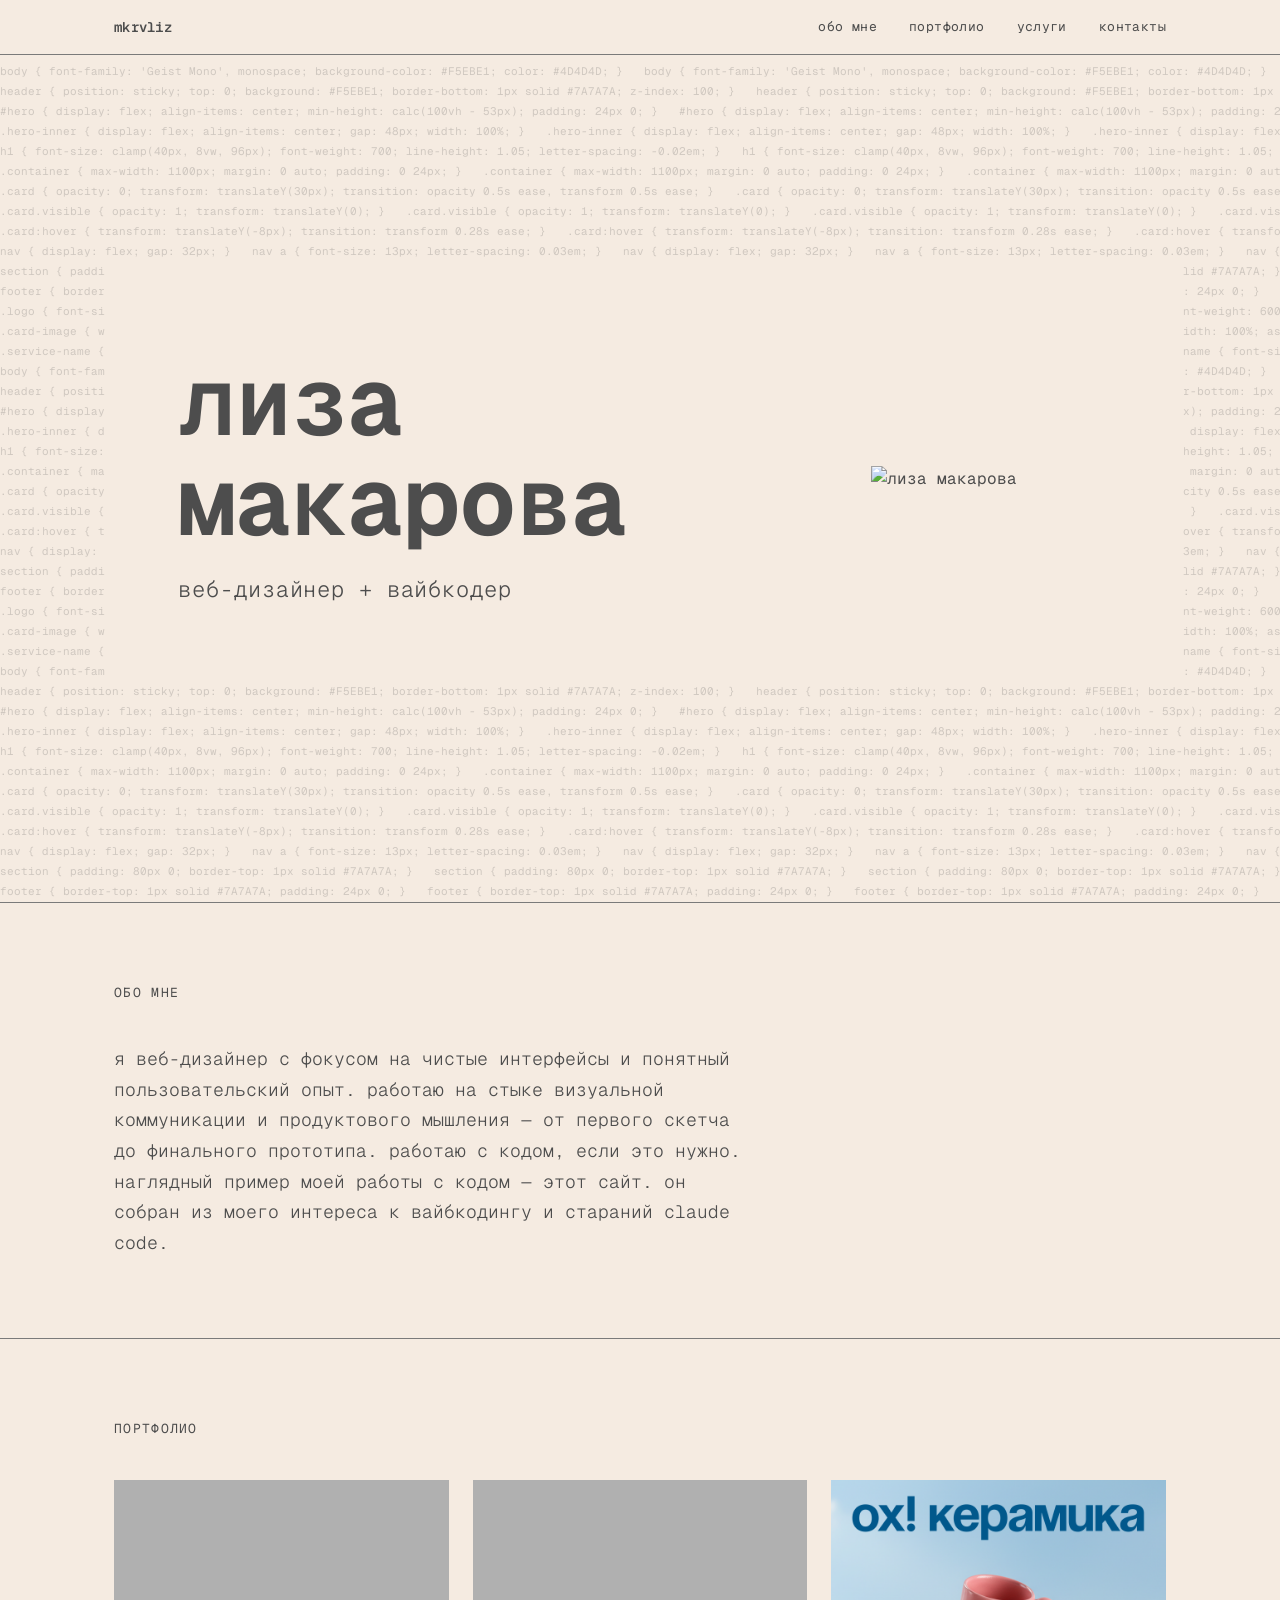
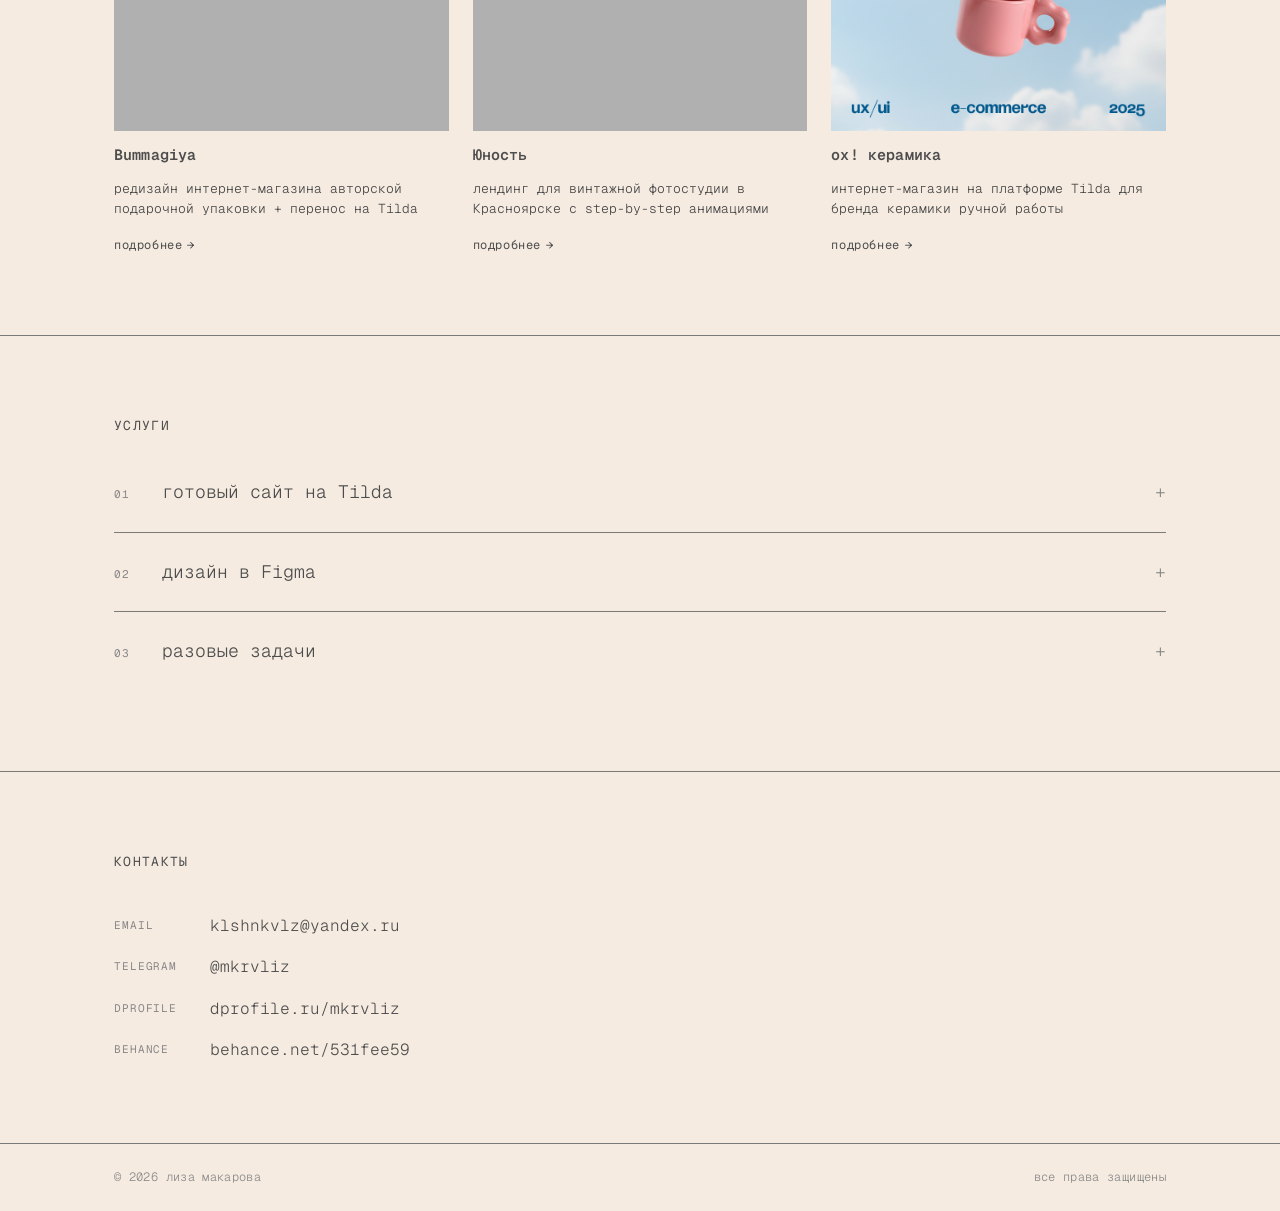
==== commit 1ee4f543: "add oh-keramika project page with stages, slider, lightbox, magnifier - project page: hero with meta" ====
--- a/index.html
+++ b/index.html
@@ -177,9 +177,9 @@
       }
     }
 
-    /* ── about ── */
-
-    #about h2 {
+    /* ── section headings ── */
+
+    #about h2, #portfolio h2, #services h2, #contacts h2 {
       font-size: 13px;
       font-weight: 400;
       letter-spacing: 0.1em;
@@ -195,14 +195,6 @@
     }
 
     /* ── portfolio ── */
-
-    #portfolio h2 {
-      font-size: 13px;
-      font-weight: 400;
-      letter-spacing: 0.1em;
-      text-transform: uppercase;
-      margin-bottom: 40px;
-    }
 
     .portfolio-grid {
       display: grid;
@@ -224,7 +216,7 @@
       transform: translateY(0);
     }
 
-.card:hover {
+    .card:hover {
       transform: translateY(-8px);
       transition: opacity 0.5s ease, transform 0.28s ease;
     }
@@ -233,6 +225,19 @@
       width: 100%;
       aspect-ratio: 4 / 3;
       background-color: #b0b0b0;
+      overflow: hidden;
+    }
+
+    .card-image img {
+      width: 100%;
+      height: 100%;
+      object-fit: cover;
+      display: block;
+      transition: transform 0.4s ease;
+    }
+
+    .card:hover .card-image img {
+      transform: scale(1.04);
     }
 
     .card-title {
@@ -256,14 +261,6 @@
     }
 
     /* ── services ── */
-
-    #services h2 {
-      font-size: 13px;
-      font-weight: 400;
-      letter-spacing: 0.1em;
-      text-transform: uppercase;
-      margin-bottom: 40px;
-    }
 
     .services-list {
       list-style: none;
@@ -413,14 +410,6 @@
     }
 
     /* ── contacts ── */
-
-    #contacts h2 {
-      font-size: 13px;
-      font-weight: 400;
-      letter-spacing: 0.1em;
-      text-transform: uppercase;
-      margin-bottom: 40px;
-    }
 
     .contacts-list {
       list-style: none;
@@ -696,7 +685,7 @@
           </article>
 
           <article class="card">
-            <a href="project-oh-keramika/"><div class="card-image"></div></a>
+            <a href="project-oh-keramika/"><div class="card-image"><img src="images/card-oh-keramika.png" alt="ох! керамика"></div></a>
             <a href="project-oh-keramika/" class="card-title">ох! керамика</a>
             <p class="card-desc">интернет-магазин на платформе Tilda для бренда керамики ручной работы</p>
             <a href="project-oh-keramika/" class="card-more">подробнее <span class="card-arrow">→</span></a>
@@ -847,7 +836,7 @@
     burgerBtn.addEventListener('click', function() {
       var isOpen = mobileMenu.classList.toggle('open');
       burgerBtn.classList.toggle('open', isOpen);
-      burgerBtn.setAttribute('aria-expanded', String(isOpen));
+      burgerBtn.setAttribute('aria-expanded', isOpen);
       document.body.style.overflow = isOpen ? 'hidden' : '';
     });
 
@@ -888,26 +877,12 @@
     });
   });
 
-  // фон: код сайта + отталкивание от курсора
+  // фон: код сайта
   (function() {
-    var canvas = document.getElementById('hero-canvas');
-    var hero   = document.getElementById('hero');
-    var ctx    = canvas.getContext('2d');
-    var FS = 11, LH = 20;
-    var CW, rows2d = [], rowStrs = [];
-    var mouseX = -9999, mouseY = -9999;
-    var R = 60, K = 5.5, SP = 0.07, DM = 0.70;
-    var safeZone = { x: 0, y: 0, w: 0, h: 0 };
-
-    function updateSafeZone() {
-      var cr = canvas.getBoundingClientRect();
-      var ir = hero.querySelector('.hero-inner').getBoundingClientRect();
-      var pad = 80;
-      safeZone.x = ir.left - cr.left - pad;
-      safeZone.y = ir.top  - cr.top  - pad;
-      safeZone.w = ir.width  + pad * 2;
-      safeZone.h = ir.height + pad * 2;
-    }
+    var canvas   = document.getElementById('hero-canvas');
+    var hero     = document.getElementById('hero');
+    var ctx      = canvas.getContext('2d');
+    var isMobile = window.innerWidth <= 1024;
 
     var codeLines = [
       "body { font-family: 'Geist Mono', monospace; background-color: #F5EBE1; color: #4D4D4D; }",
@@ -927,98 +902,200 @@
       ".service-name { font-size: 22px; font-weight: 500; letter-spacing: -0.01em; }",
     ];
 
-    function build() {
-      rows2d = []; rowStrs = [];
-      ctx.font = FS + 'px "Geist Mono", monospace';
-      CW = ctx.measureText('x').width;
-      var cols = Math.ceil(canvas.width / CW) + 2;
-      var numRows = Math.floor(canvas.height / LH);
-      for (var r = 0; r < numRows; r++) {
-        var src = codeLines[r % codeLines.length] + '   ';
-        var str = '';
-        while (str.length < cols) str += src;
-        str = str.slice(0, cols);
-        rowStrs.push(str);
-        var row = [];
-        for (var c = 0; c < cols; c++) {
-          row.push({ ch: str[c], bx: c * CW, by: r * LH + LH, x: c * CW, y: r * LH + LH, vx: 0, vy: 0 });
+    if (isMobile) {
+      // ── бегущая строка по всему фону (мобильный / планшет) ──
+      var FS = 11, LH = 20;
+      var CW, rowStrs = [];
+      var speed = 25; // px/сек — медленно
+      var offset = 0, lastTs = null;
+      var safeZone = { x: 0, y: 0, w: 0, h: 0 };
+
+      function updateSafeZone() {
+        var cr = canvas.getBoundingClientRect();
+        var ir = hero.querySelector('.hero-inner').getBoundingClientRect();
+        var pad = 40;
+        safeZone.x = ir.left - cr.left - pad;
+        safeZone.y = ir.top  - cr.top  - pad;
+        safeZone.w = ir.width  + pad * 2;
+        safeZone.h = ir.height + pad * 2;
+      }
+
+      function build() {
+        rowStrs = [];
+        ctx.font = FS + 'px "Geist Mono", monospace';
+        CW = ctx.measureText('x').width;
+        var cols    = Math.ceil(canvas.width / CW) + 2;
+        var numRows = Math.floor(canvas.height / LH);
+        for (var r = 0; r < numRows; r++) {
+          var src = codeLines[r % codeLines.length] + '   ';
+          var str = '';
+          while (str.length < cols) str += src;
+          rowStrs.push(str);
         }
-        rows2d.push(row);
-      }
-    }
-
-    function resize() {
-      canvas.width  = canvas.offsetWidth;
-      canvas.height = canvas.offsetHeight;
-      build();
-      updateSafeZone();
-    }
-
-    function applyPhysics(p) {
-      var dx = p.x - mouseX, dy = p.y - mouseY;
-      var d2 = dx * dx + dy * dy;
-      if (d2 < R * R && d2 > 0.01) {
-        var d = Math.sqrt(d2);
-        var f = (R - d) / R * K;
-        p.vx += dx / d * f;
-        p.vy += dy / d * f;
-      }
-      p.vx += (p.bx - p.x) * SP;
-      p.vy += (p.by - p.y) * SP;
-      p.vx *= DM;
-      p.vy *= DM;
-      p.x += p.vx;
-      p.y += p.vy;
-    }
-
-    function tick() {
-      ctx.clearRect(0, 0, canvas.width, canvas.height);
-      ctx.font      = FS + 'px "Geist Mono", monospace';
-      ctx.fillStyle = 'rgba(77,77,77,0.22)';
-
-      var sz = safeZone;
-      for (var ri = 0; ri < rows2d.length; ri++) {
-        var row = rows2d[ri];
-        var by  = row[0].by;
-        var rowInSafe = by > sz.y && by < sz.y + sz.h;
-
-        if (!rowInSafe) {
-          var moved = false;
-          for (var ci = 0; ci < row.length; ci++) {
-            applyPhysics(row[ci]);
-            if (Math.abs(row[ci].x - row[ci].bx) > 0.3 || Math.abs(row[ci].y - row[ci].by) > 0.3) moved = true;
+      }
+
+      function resize() {
+        canvas.width  = canvas.offsetWidth;
+        canvas.height = canvas.offsetHeight;
+        build();
+        updateSafeZone();
+      }
+
+      function tick(ts) {
+        if (!lastTs) lastTs = ts;
+        var dt = Math.min((ts - lastTs) / 1000, 0.1);
+        lastTs = ts;
+        offset += speed * dt;
+
+        ctx.clearRect(0, 0, canvas.width, canvas.height);
+        ctx.font      = FS + 'px "Geist Mono", monospace';
+        ctx.fillStyle = 'rgba(77,77,77,0.22)';
+
+        var sz   = safeZone;
+        var strW = rowStrs[0] ? rowStrs[0].length * CW : canvas.width;
+
+        for (var ri = 0; ri < rowStrs.length; ri++) {
+          var by = ri * LH + LH;
+          // чётные строки — влево, нечётные — вправо
+          var x = (ri % 2 === 0) ? -(offset % strW) : (offset % strW) - strW;
+          var rowInSafe = by > sz.y && by < sz.y + sz.h;
+
+          if (!rowInSafe) {
+            ctx.fillText(rowStrs[ri], x,        by);
+            ctx.fillText(rowStrs[ri], x + strW, by);
+          } else {
+            // рисуем только вне зоны заголовка
+            ctx.save();
+            ctx.beginPath();
+            ctx.rect(0,          by - LH, sz.x,                              LH + 4);
+            ctx.rect(sz.x + sz.w, by - LH, canvas.width - sz.x - sz.w, LH + 4);
+            ctx.clip();
+            ctx.fillText(rowStrs[ri], x,        by);
+            ctx.fillText(rowStrs[ri], x + strW, by);
+            ctx.restore();
           }
-          if (!moved) {
-            ctx.fillText(rowStrs[ri], 0, by);
+        }
+
+        requestAnimationFrame(tick);
+      }
+
+      window.addEventListener('resize', resize);
+      document.fonts.ready.then(function() {
+        resize();
+        requestAnimationFrame(tick);
+      });
+
+    } else {
+      // ── отталкивание от курсора (десктоп) ──
+      var FS = 11, LH = 20;
+      var CW, rows2d = [], rowStrs = [];
+      var mouseX = -9999, mouseY = -9999;
+      var R = 60, K = 5.5, SP = 0.07, DM = 0.70;
+      var safeZone = { x: 0, y: 0, w: 0, h: 0 };
+
+      function updateSafeZone() {
+        var cr = canvas.getBoundingClientRect();
+        var ir = hero.querySelector('.hero-inner').getBoundingClientRect();
+        var pad = 80;
+        safeZone.x = ir.left - cr.left - pad;
+        safeZone.y = ir.top  - cr.top  - pad;
+        safeZone.w = ir.width  + pad * 2;
+        safeZone.h = ir.height + pad * 2;
+      }
+
+      function build() {
+        rows2d = []; rowStrs = [];
+        ctx.font = FS + 'px "Geist Mono", monospace';
+        CW = ctx.measureText('x').width;
+        var cols = Math.ceil(canvas.width / CW) + 2;
+        var numRows = Math.floor(canvas.height / LH);
+        for (var r = 0; r < numRows; r++) {
+          var src = codeLines[r % codeLines.length] + '   ';
+          var str = '';
+          while (str.length < cols) str += src;
+          str = str.slice(0, cols);
+          rowStrs.push(str);
+          var row = [];
+          for (var c = 0; c < cols; c++) {
+            row.push({ ch: str[c], bx: c * CW, by: r * LH + LH, x: c * CW, y: r * LH + LH, vx: 0, vy: 0 });
+          }
+          rows2d.push(row);
+        }
+      }
+
+      function resize() {
+        canvas.width  = canvas.offsetWidth;
+        canvas.height = canvas.offsetHeight;
+        build();
+        updateSafeZone();
+      }
+
+      function applyPhysics(p) {
+        var dx = p.x - mouseX, dy = p.y - mouseY;
+        var d2 = dx * dx + dy * dy;
+        if (d2 < R * R && d2 > 0.01) {
+          var d = Math.sqrt(d2);
+          var f = (R - d) / R * K;
+          p.vx += dx / d * f;
+          p.vy += dy / d * f;
+        }
+        p.vx += (p.bx - p.x) * SP;
+        p.vy += (p.by - p.y) * SP;
+        p.vx *= DM;
+        p.vy *= DM;
+        p.x += p.vx;
+        p.y += p.vy;
+      }
+
+      function tick() {
+        ctx.clearRect(0, 0, canvas.width, canvas.height);
+        ctx.font      = FS + 'px "Geist Mono", monospace';
+        ctx.fillStyle = 'rgba(77,77,77,0.22)';
+
+        var sz = safeZone;
+        for (var ri = 0; ri < rows2d.length; ri++) {
+          var row = rows2d[ri];
+          var by  = row[0].by;
+          var rowInSafe = by > sz.y && by < sz.y + sz.h;
+
+          if (!rowInSafe) {
+            var moved = false;
+            for (var ci = 0; ci < row.length; ci++) {
+              applyPhysics(row[ci]);
+              if (Math.abs(row[ci].x - row[ci].bx) > 0.3 || Math.abs(row[ci].y - row[ci].by) > 0.3) moved = true;
+            }
+            if (!moved) {
+              ctx.fillText(rowStrs[ri], 0, by);
+            } else {
+              for (var ci2 = 0; ci2 < row.length; ci2++) {
+                ctx.fillText(row[ci2].ch, row[ci2].x, row[ci2].y);
+              }
+            }
           } else {
-            for (var ci2 = 0; ci2 < row.length; ci2++) {
-              ctx.fillText(row[ci2].ch, row[ci2].x, row[ci2].y);
+            for (var ci = 0; ci < row.length; ci++) {
+              var p = row[ci];
+              if (p.bx >= sz.x && p.bx <= sz.x + sz.w) continue;
+              applyPhysics(p);
+              ctx.fillText(p.ch, p.x, p.y);
             }
           }
-        } else {
-          for (var ci = 0; ci < row.length; ci++) {
-            var p = row[ci];
-            if (p.bx >= sz.x && p.bx <= sz.x + sz.w) continue;
-            applyPhysics(p);
-            ctx.fillText(p.ch, p.x, p.y);
-          }
         }
-      }
-      requestAnimationFrame(tick);
-    }
-
-    hero.addEventListener('mousemove', function(e) {
-      var r = canvas.getBoundingClientRect();
-      mouseX = e.clientX - r.left;
-      mouseY = e.clientY - r.top;
-    });
-    hero.addEventListener('mouseleave', function() { mouseX = mouseY = -9999; });
-
-    document.fonts.ready.then(function() {
-      resize();
-      requestAnimationFrame(tick);
-    });
-    window.addEventListener('resize', resize);
+        requestAnimationFrame(tick);
+      }
+
+      hero.addEventListener('mousemove', function(e) {
+        var r = canvas.getBoundingClientRect();
+        mouseX = e.clientX - r.left;
+        mouseY = e.clientY - r.top;
+      });
+      hero.addEventListener('mouseleave', function() { mouseX = mouseY = -9999; });
+
+      document.fonts.ready.then(function() {
+        resize();
+        requestAnimationFrame(tick);
+      });
+      window.addEventListener('resize', resize);
+    }
   })();
 
   </script>
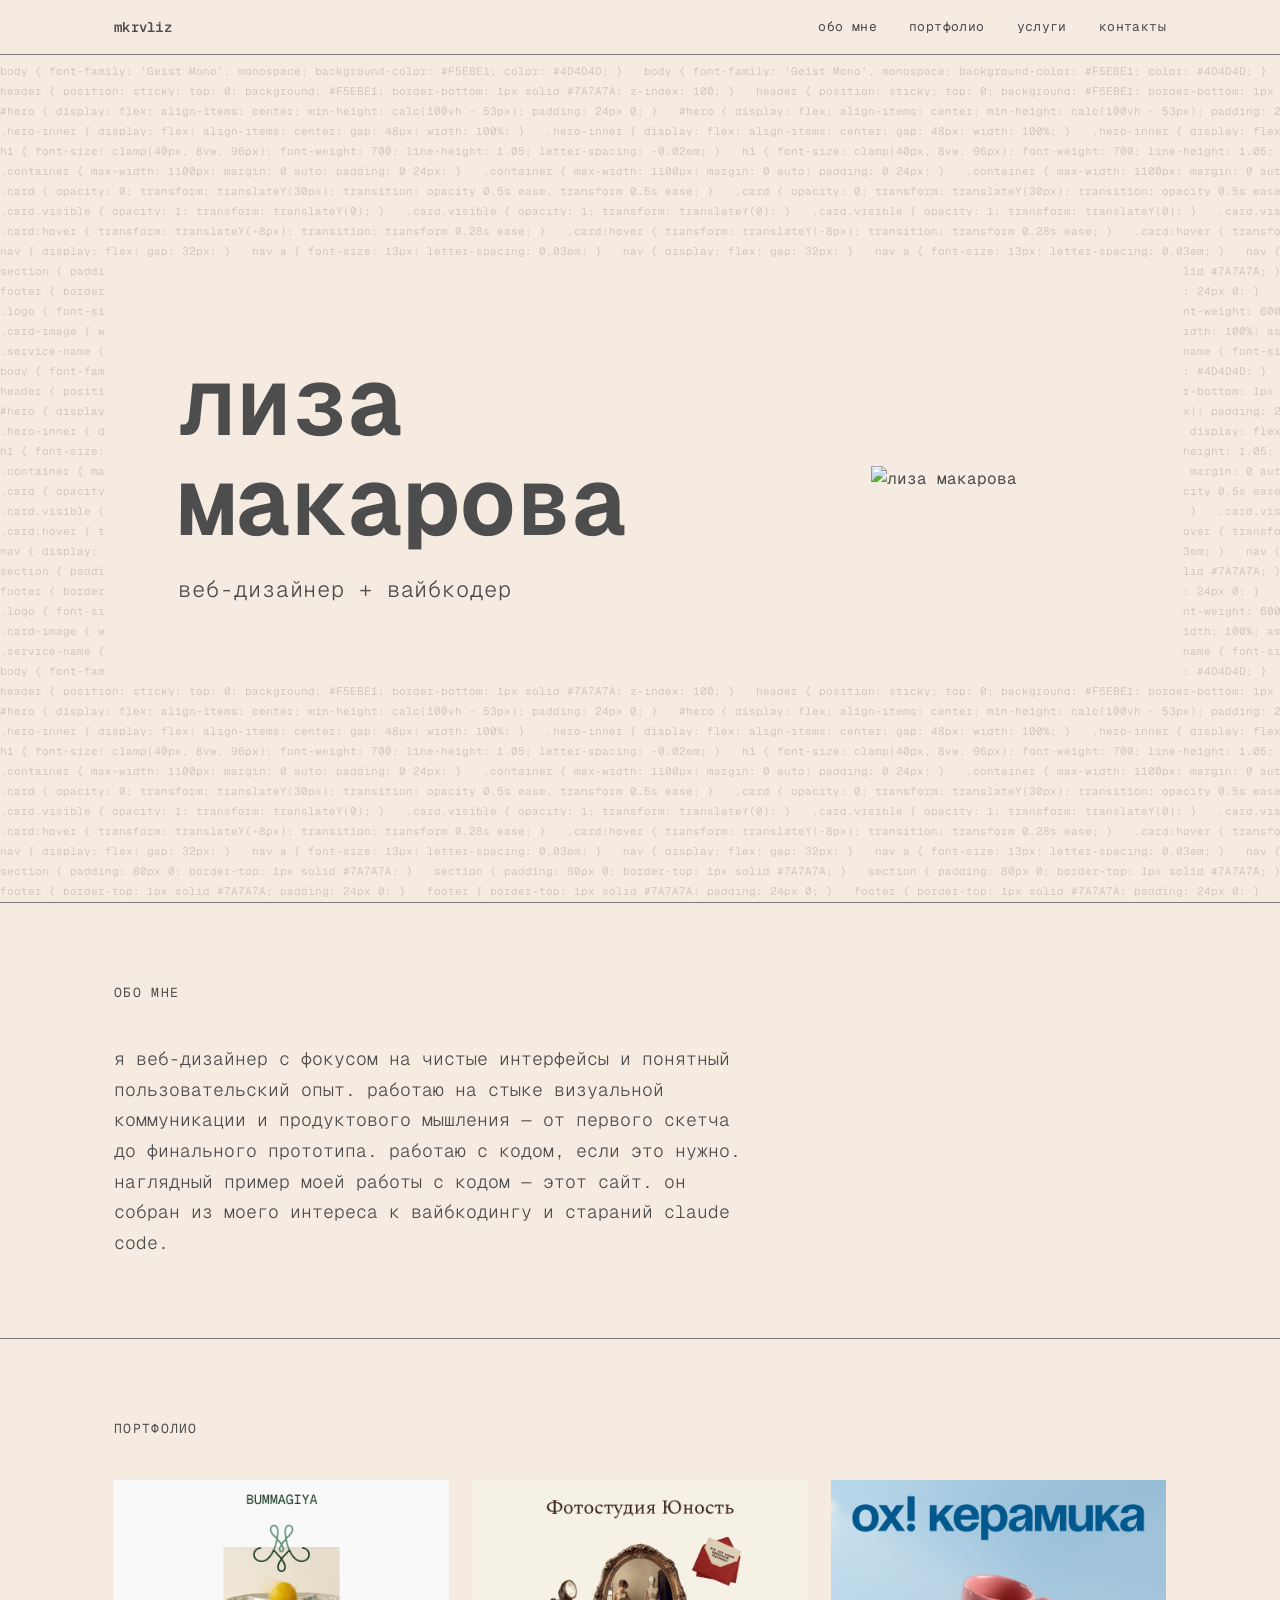
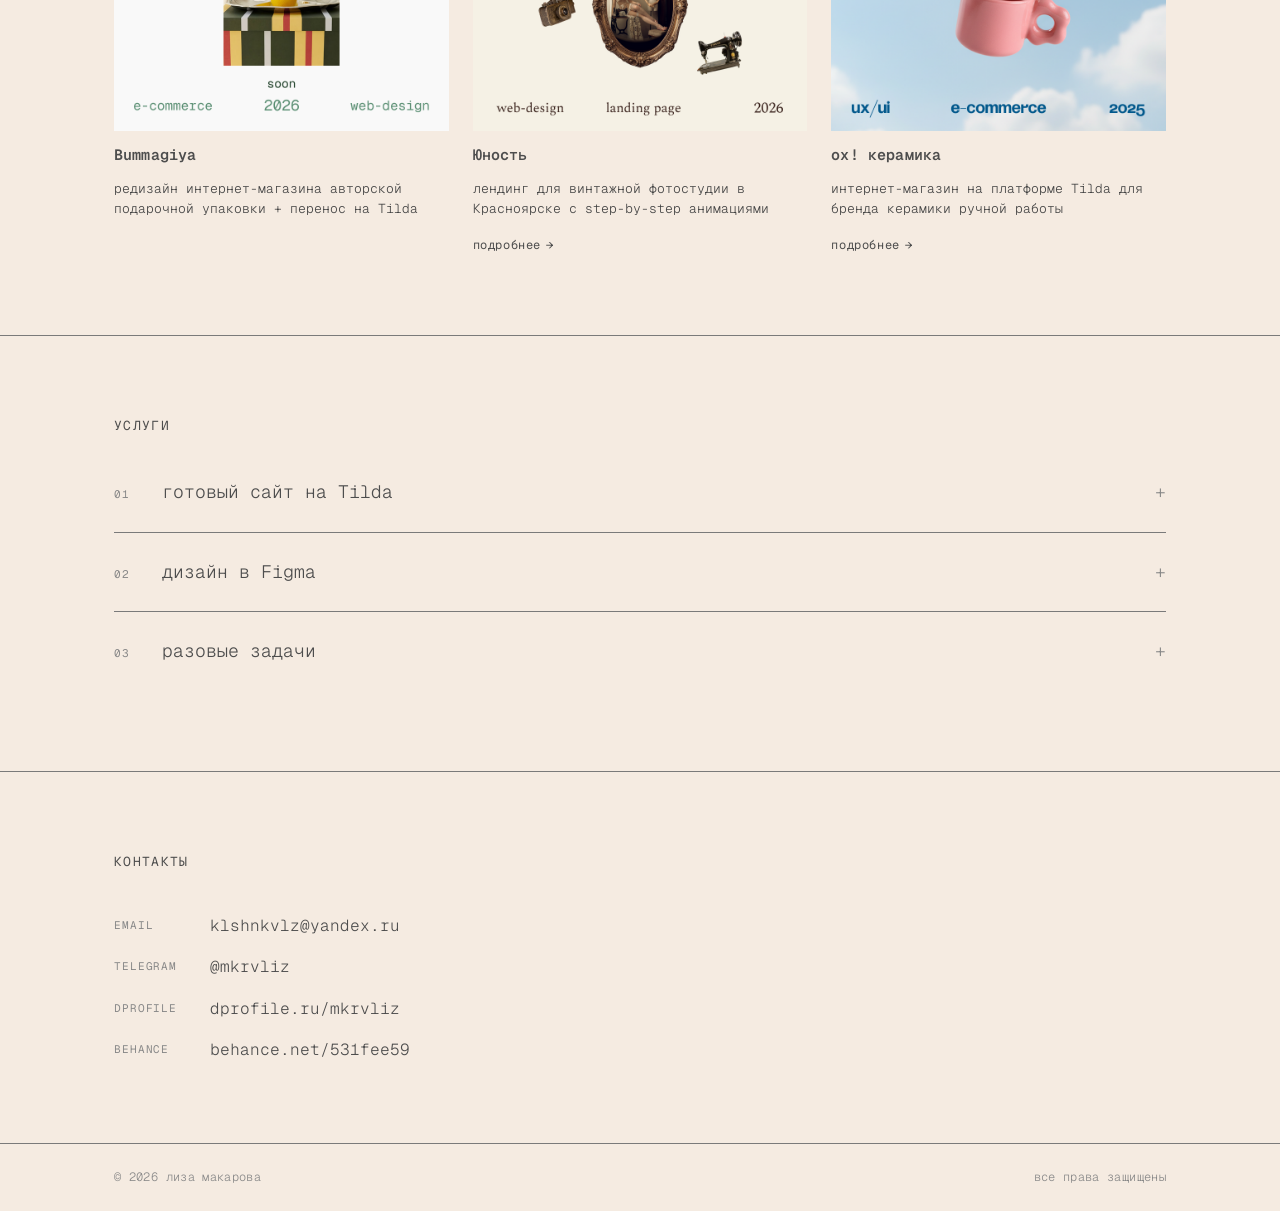
==== commit e7fb9a93: "add Юность project page and card images - add project-02.html (Юность case study) - add card images " ====
--- a/index.html
+++ b/index.html
@@ -7,601 +7,8 @@
   <link rel="preconnect" href="https://fonts.googleapis.com">
   <link rel="preconnect" href="https://fonts.gstatic.com" crossorigin>
   <link href="https://fonts.googleapis.com/css2?family=Geist+Mono:wght@100..900&display=swap" rel="stylesheet">
-  <style>
-    *, *::before, *::after {
-      box-sizing: border-box;
-      margin: 0;
-      padding: 0;
-    }
-
-    html, body {
-      cursor: url("data:image/svg+xml,%3Csvg xmlns='http://www.w3.org/2000/svg' width='16' height='22' viewBox='0 0 16 22'%3E%3Cpath d='M0 0 L0 18 L4.5 13.5 L7.5 20 L9.5 19 L6.5 12 L12 12 Z' fill='%234D4D4D'/%3E%3C/svg%3E") 0 0, auto;
-    }
-
-    html {
-      scroll-behavior: auto;
-    }
-
-    body {
-      font-family: 'Geist Mono', monospace;
-      font-size: 16px;
-      line-height: 1.6;
-      color: #4D4D4D;
-      background-color: #F5EBE1;
-    }
-
-    a {
-      color: #4D4D4D;
-      text-decoration: none;
-    }
-
-    a:hover {
-      text-decoration: underline;
-      text-underline-offset: 4px;
-      text-decoration-thickness: 0.9px;
-      text-decoration-color: #7A7A7A;
-    }
-
-    .logo:hover {
-      text-decoration: none;
-    }
-
-    /* ── layout ── */
-
-    .container {
-      max-width: 1100px;
-      margin: 0 auto;
-      padding: 0 24px;
-    }
-
-    section {
-      padding: 80px 0;
-      border-top: 1px solid #7A7A7A;
-    }
-
-    /* ── header / nav ── */
-
-    header {
-      position: sticky;
-      top: 0;
-      background: #F5EBE1;
-      border-bottom: 1px solid #7A7A7A;
-      z-index: 100;
-    }
-
-    header .container {
-      display: flex;
-      align-items: center;
-      justify-content: space-between;
-      padding-top: 16px;
-      padding-bottom: 16px;
-    }
-
-    .logo {
-      font-size: 14px;
-      font-weight: 600;
-      letter-spacing: 0.02em;
-    }
-
-    nav {
-      display: flex;
-      gap: 32px;
-    }
-
-    nav a {
-      font-size: 13px;
-      letter-spacing: 0.03em;
-    }
-
-    /* ── hero ── */
-
-#hero {
-  border-top: none;
-  min-height: calc(100vh - 53px);
-  display: flex;
-  align-items: center;
-  padding: 24px 0;
-  position: relative;
-  overflow: hidden;
-}
-
-#hero-canvas {
-  position: absolute;
-  inset: 0;
-  width: 100%;
-  height: 100%;
-  pointer-events: none;
-}
-
-#hero .container {
-  position: relative;
-  z-index: 1;
-}
-
-    .hero-inner {
-      display: flex;
-      align-items: center;
-      gap: 48px;
-      width: 100%;
-    }
-
-    .hero-text {
-      flex: 1;
-    }
-
-    #hero h1 {
-      font-size: clamp(40px, 8vw, 96px);
-      font-weight: 700;
-      line-height: 1.05;
-      letter-spacing: -0.02em;
-    }
-
-    #hero p {
-      margin-top: 20px;
-      font-size: clamp(16px, 2vw, 22px);
-      font-weight: 300;
-      letter-spacing: 0.04em;
-    }
-
-    .hero-image {
-      flex: 0 0 25%;
-    }
-
-    .hero-image img {
-      width: 100%;
-      height: auto;
-      display: block;
-    }
-
-    @media (max-width: 1024px) {
-      .hero-inner {
-        flex-direction: column;
-        align-items: flex-start;
-        gap: 32px;
-      }
-
-      .hero-text {
-        flex: none;
-        width: 100%;
-      }
-
-      .hero-image {
-        flex: none;
-        width: 100%;
-      }
-
-      .hero-image img {
-        max-height: 40vh;
-        width: auto;
-        max-width: 100%;
-      }
-    }
-
-    /* ── section headings ── */
-
-    #about h2, #portfolio h2, #services h2, #contacts h2 {
-      font-size: 13px;
-      font-weight: 400;
-      letter-spacing: 0.1em;
-      text-transform: uppercase;
-      margin-bottom: 40px;
-    }
-
-    #about p {
-      max-width: 640px;
-      font-size: 18px;
-      font-weight: 300;
-      line-height: 1.7;
-    }
-
-    /* ── portfolio ── */
-
-    .portfolio-grid {
-      display: grid;
-      grid-template-columns: repeat(3, 1fr);
-      gap: 48px 24px;
-    }
-
-    .card {
-      display: flex;
-      flex-direction: column;
-      gap: 12px;
-      opacity: 0;
-      transform: translateY(30px);
-      transition: opacity 0.5s ease, transform 0.5s ease;
-    }
-
-    .card.visible {
-      opacity: 1;
-      transform: translateY(0);
-    }
-
-    .card:hover {
-      transform: translateY(-8px);
-      transition: opacity 0.5s ease, transform 0.28s ease;
-    }
-
-    .card-image {
-      width: 100%;
-      aspect-ratio: 4 / 3;
-      background-color: #b0b0b0;
-      overflow: hidden;
-    }
-
-    .card-image img {
-      width: 100%;
-      height: 100%;
-      object-fit: cover;
-      display: block;
-      transition: transform 0.4s ease;
-    }
-
-    .card:hover .card-image img {
-      transform: scale(1.04);
-    }
-
-    .card-title {
-      font-size: 15px;
-      font-weight: 600;
-      letter-spacing: 0.01em;
-    }
-
-    .card-title:hover {
-      text-decoration: underline;
-      text-decoration-thickness: 1.2px;
-      text-underline-offset: 5px;
-      text-decoration-color: #616161;
-    }
-
-    .card-desc {
-      font-size: 13px;
-      font-weight: 300;
-      line-height: 1.5;
-      color: #444;
-    }
-
-    /* ── services ── */
-
-    .services-list {
-      list-style: none;
-      display: flex;
-      flex-direction: column;
-    }
-
-    .services-list li {
-      padding: 24px 0;
-      border-top: 1px solid #7A7A7A;
-      display: flex;
-      align-items: baseline;
-      gap: 24px;
-    }
-
-    .services-list li:first-child {
-      border-top: none;
-      padding-top: 0;
-    }
-
-    .services-list li:last-child {
-      border-bottom: none;
-      padding-bottom: 0;
-    }
-
-    .service-index {
-      font-size: 11px;
-      font-weight: 400;
-      letter-spacing: 0.05em;
-      color: #888;
-      min-width: 24px;
-      flex-shrink: 0;
-    }
-
-    .service-name {
-      font-size: 18px;
-      font-weight: 300;
-      line-height: 1.7;
-      transition: color 0.2s ease;
-    }
-
-    /* ── accordion ── */
-
-    .accordion-list {
-      list-style: none;
-      display: flex;
-      flex-direction: column;
-    }
-
-    .accordion-item {
-      border-top: 1px solid #7A7A7A;
-    }
-
-    .accordion-item:first-child {
-      border-top: none;
-    }
-
-    .accordion-trigger {
-      width: 100%;
-      display: flex;
-      align-items: baseline;
-      gap: 24px;
-      padding: 24px 0;
-      background: none;
-      border: none;
-      cursor: pointer;
-      text-align: left;
-      font-family: inherit;
-      color: inherit;
-      transition: transform 0.22s ease;
-    }
-
-    .accordion-trigger:hover {
-      transform: translateY(-3px);
-    }
-
-    .accordion-item:first-child .accordion-trigger {
-      padding-top: 0;
-    }
-
-    .accordion-toggle {
-      margin-left: auto;
-      font-size: 0;
-      color: #888;
-      flex-shrink: 0;
-      line-height: 1;
-    }
-
-    .accordion-toggle::before {
-      content: '+';
-      font-size: 18px;
-      font-weight: 300;
-      display: inline-block;
-      transition: transform 0.35s ease;
-    }
-
-    .accordion-item.open .accordion-toggle::before {
-      transform: rotate(45deg);
-    }
-
-    .accordion-body {
-      max-height: 0;
-      overflow: hidden;
-      transition: max-height 0.4s ease;
-    }
-
-    .accordion-item.open .accordion-body {
-      max-height: 300px;
-    }
-
-    .accordion-body p {
-      font-size: 15px;
-      font-weight: 300;
-      line-height: 1.75;
-      color: #555;
-      padding-bottom: 28px;
-      max-width: 600px;
-    }
-
-    /* ── card more button ── */
-
-    .card-more {
-      display: inline-flex;
-      align-items: center;
-      gap: 5px;
-      font-size: 12px;
-      font-weight: 400;
-      letter-spacing: 0.05em;
-      margin-top: 6px;
-      color: #4D4D4D;
-    }
-
-    .card-more:hover {
-      text-decoration: underline;
-      text-underline-offset: 4px;
-      text-decoration-thickness: 0.9px;
-      text-decoration-color: #7A7A7A;
-    }
-
-    .card-arrow {
-      display: inline-block;
-      transition: transform 0.2s ease;
-    }
-
-    .card-more:hover .card-arrow {
-      transform: translateX(4px);
-    }
-
-    /* ── contacts ── */
-
-    .contacts-list {
-      list-style: none;
-      display: flex;
-      flex-direction: column;
-      gap: 16px;
-    }
-
-    .contacts-list li {
-      display: flex;
-      align-items: center;
-      gap: 16px;
-    }
-
-    .contact-label {
-      font-size: 11px;
-      font-weight: 400;
-      letter-spacing: 0.08em;
-      text-transform: uppercase;
-      color: #888;
-      min-width: 80px;
-    }
-
-    .contacts-list a {
-      font-size: 16px;
-      font-weight: 300;
-    }
-
-    /* ── footer ── */
-
-    footer {
-      border-top: 1px solid #7A7A7A;
-      padding: 24px 0;
-    }
-
-    footer .container {
-      display: flex;
-      align-items: center;
-      justify-content: space-between;
-    }
-
-    footer p {
-      font-size: 12px;
-      font-weight: 300;
-      color: #888;
-      letter-spacing: 0.03em;
-    }
-
-    /* ── burger ── */
-
-    .burger {
-      display: none;
-      flex-direction: column;
-      justify-content: center;
-      gap: 6px;
-      background: none;
-      border: none;
-      cursor: pointer;
-      padding: 4px;
-    }
-
-    .burger span {
-      display: block;
-      width: 22px;
-      height: 1.5px;
-      background: #4D4D4D;
-      transition: transform 0.3s ease, opacity 0.3s ease;
-    }
-
-    .burger.open span:nth-child(1) {
-      transform: translateY(7.5px) rotate(45deg);
-    }
-
-    .burger.open span:nth-child(2) {
-      opacity: 0;
-    }
-
-    .burger.open span:nth-child(3) {
-      transform: translateY(-7.5px) rotate(-45deg);
-    }
-
-    /* ── mobile menu ── */
-
-    .mobile-menu {
-      display: none;
-    }
-
-    /* ── responsive ── */
-
-    @media (max-width: 1024px) {
-      section {
-        padding: 48px 0;
-        scroll-margin-top: 50px;
-      }
-
-      nav {
-        display: none;
-      }
-
-      .burger {
-        display: flex;
-      }
-
-      .mobile-menu {
-        display: flex;
-        position: fixed;
-        top: 0;
-        left: 0;
-        width: 100%;
-        height: 100%;
-        background: #F5EBE1;
-        z-index: 99;
-        flex-direction: column;
-        align-items: center;
-        justify-content: center;
-        transform: translateY(-100%);
-        transition: transform 0.3s ease;
-      }
-
-      .mobile-menu.open {
-        transform: translateY(0);
-      }
-
-      .mobile-nav {
-        display: flex;
-        flex-direction: column;
-        align-items: center;
-        gap: 36px;
-      }
-
-      .mobile-nav a {
-        font-size: 20px;
-        letter-spacing: 0.04em;
-        color: #4D4D4D;
-      }
-
-      #about h2, #portfolio h2, #services h2, #contacts h2 {
-        margin-bottom: 32px;
-      }
-
-      .portfolio-grid {
-        grid-template-columns: repeat(2, 1fr);
-        gap: 24px;
-      }
-
-      .card {
-        gap: 6px;
-      }
-
-      .card:hover {
-        transform: none;
-      }
-
-      .card-title {
-        margin-top: 12px;
-      }
-
-      footer .container {
-        flex-direction: column;
-        align-items: flex-start;
-        gap: 8px;
-      }
-    }
-
-    @media (max-width: 480px) {
-      section {
-        padding: 48px 0;
-        scroll-margin-top: 50px;
-      }
-
-      #about h2, #portfolio h2, #services h2, #contacts h2 {
-        margin-bottom: 28px;
-      }
-
-      .portfolio-grid {
-        grid-template-columns: 1fr;
-        gap: 24px;
-      }
-
-      .card {
-        gap: 6px;
-      }
-
-      .card-title {
-        margin-top: 12px;
-      }
-
-      .service-name {
-        font-size: 18px;
-      }
-    }
-  </style>
+  <link rel="stylesheet" href="css/common.css">
+  <link rel="stylesheet" href="css/home.css">
 </head>
 <body>
 
@@ -671,14 +78,13 @@
         <div class="portfolio-grid">
 
           <article class="card">
-            <a href="project-01.html"><div class="card-image"></div></a>
-            <a href="project-01.html" class="card-title">Bummagiya</a>
+            <div class="card-image"><img src="images/card-bummagiya.png" alt="Bummagiya"></div>
+            <span class="card-title">Bummagiya</span>
             <p class="card-desc">редизайн интернет-магазина авторской подарочной упаковки + перенос на Tilda</p>
-            <a href="project-01.html" class="card-more">подробнее <span class="card-arrow">→</span></a>
           </article>
 
           <article class="card">
-            <a href="project-02.html"><div class="card-image"></div></a>
+            <a href="project-02.html"><div class="card-image"><img src="images/card-yunost.png" alt="Юность"></div></a>
             <a href="project-02.html" class="card-title">Юность</a>
             <p class="card-desc">лендинг для винтажной фотостудии в Красноярске с step-by-step анимациями</p>
             <a href="project-02.html" class="card-more">подробнее <span class="card-arrow">→</span></a>
@@ -769,335 +175,7 @@
     </div>
   </footer>
 
-
-  <script>
-    function easeInOut(t) {
-      return t < 0.5 ? 2 * t * t : -1 + (4 - 2 * t) * t;
-    }
-
-    function smoothScrollTo(target, duration, offset) {
-      var start = window.scrollY;
-      var end = target.getBoundingClientRect().top + start - (offset || 0);
-      var startTime = null;
-
-      function step(timestamp) {
-        if (!startTime) startTime = timestamp;
-        var elapsed = timestamp - startTime;
-        var progress = Math.min(elapsed / duration, 1);
-        window.scrollTo(0, start + (end - start) * easeInOut(progress));
-        if (progress < 1) requestAnimationFrame(step);
-      }
-
-      requestAnimationFrame(step);
-    }
-
-    var observer = new IntersectionObserver(function(entries) {
-      entries.forEach(function(entry) {
-        if (entry.isIntersecting) {
-          var card = entry.target;
-          card.classList.add('visible');
-          var delay = parseFloat(card.style.transitionDelay) || 0;
-          setTimeout(function() { card.style.transitionDelay = '0ms'; }, delay + 500);
-          observer.unobserve(card);
-        }
-      });
-    }, { threshold: 0.15, rootMargin: '-53px 0px 0px 0px' });
-
-    document.querySelectorAll('.card').forEach(function(card, i) {
-      card.style.transitionDelay = (i % 3) * 100 + 'ms';
-      observer.observe(card);
-    });
-
-    function getScrollOffset() {
-      if (window.innerWidth <= 1024) return 50;
-      return 0;
-    }
-
-    document.querySelectorAll('nav a[href^="#"], .mobile-nav a[href^="#"]').forEach(function(link) {
-      link.addEventListener('click', function(e) {
-        var target = document.querySelector(this.getAttribute('href'));
-        if (!target) return;
-        e.preventDefault();
-        closeMobileMenu();
-        smoothScrollTo(target, 1200, getScrollOffset());
-      });
-    });
-
-    var burgerBtn = document.getElementById('burger-btn');
-    var mobileMenu = document.getElementById('mobile-menu');
-
-    function closeMobileMenu() {
-      mobileMenu.classList.remove('open');
-      burgerBtn.classList.remove('open');
-      burgerBtn.setAttribute('aria-expanded', 'false');
-      document.body.style.overflow = '';
-    }
-
-    burgerBtn.addEventListener('click', function() {
-      var isOpen = mobileMenu.classList.toggle('open');
-      burgerBtn.classList.toggle('open', isOpen);
-      burgerBtn.setAttribute('aria-expanded', isOpen);
-      document.body.style.overflow = isOpen ? 'hidden' : '';
-    });
-
-    // плавный скролл колесом мыши (только десктоп)
-    if (!('ontouchstart' in window)) {
-      var wheelTargetY = window.scrollY;
-      var wheelCurrentY = window.scrollY;
-      var wheelRaf = null;
-
-      function wheelTick() {
-        wheelCurrentY += (wheelTargetY - wheelCurrentY) * 0.09;
-        window.scrollTo(0, wheelCurrentY);
-        if (Math.abs(wheelTargetY - wheelCurrentY) > 0.5) {
-          wheelRaf = requestAnimationFrame(wheelTick);
-        } else {
-          window.scrollTo(0, wheelTargetY);
-          wheelRaf = null;
-        }
-      }
-
-      window.addEventListener('wheel', function(e) {
-        e.preventDefault();
-        var delta = e.deltaMode === 1 ? e.deltaY * 24 : e.deltaY;
-        wheelTargetY = Math.max(0, Math.min(
-          wheelTargetY + delta,
-          document.documentElement.scrollHeight - window.innerHeight
-        ));
-        if (!wheelRaf) {
-          wheelCurrentY = window.scrollY;
-          wheelRaf = requestAnimationFrame(wheelTick);
-        }
-      }, { passive: false });
-    }
-  // аккордеон услуги
-  document.querySelectorAll('.accordion-trigger').forEach(function(btn) {
-    btn.addEventListener('click', function() {
-      btn.closest('.accordion-item').classList.toggle('open');
-    });
-  });
-
-  // фон: код сайта
-  (function() {
-    var canvas   = document.getElementById('hero-canvas');
-    var hero     = document.getElementById('hero');
-    var ctx      = canvas.getContext('2d');
-    var isMobile = window.innerWidth <= 1024;
-
-    var codeLines = [
-      "body { font-family: 'Geist Mono', monospace; background-color: #F5EBE1; color: #4D4D4D; }",
-      "header { position: sticky; top: 0; background: #F5EBE1; border-bottom: 1px solid #7A7A7A; z-index: 100; }",
-      "#hero { display: flex; align-items: center; min-height: calc(100vh - 53px); padding: 24px 0; }",
-      ".hero-inner { display: flex; align-items: center; gap: 48px; width: 100%; }",
-      "h1 { font-size: clamp(40px, 8vw, 96px); font-weight: 700; line-height: 1.05; letter-spacing: -0.02em; }",
-      ".container { max-width: 1100px; margin: 0 auto; padding: 0 24px; }",
-      ".card { opacity: 0; transform: translateY(30px); transition: opacity 0.5s ease, transform 0.5s ease; }",
-      ".card.visible { opacity: 1; transform: translateY(0); }",
-      ".card:hover { transform: translateY(-8px); transition: transform 0.28s ease; }",
-      "nav { display: flex; gap: 32px; }   nav a { font-size: 13px; letter-spacing: 0.03em; }",
-      "section { padding: 80px 0; border-top: 1px solid #7A7A7A; }",
-      "footer { border-top: 1px solid #7A7A7A; padding: 24px 0; }",
-      ".logo { font-size: 14px; font-weight: 600; letter-spacing: 0.02em; }",
-      ".card-image { width: 100%; aspect-ratio: 4/3; background-color: #b0b0b0; }",
-      ".service-name { font-size: 22px; font-weight: 500; letter-spacing: -0.01em; }",
-    ];
-
-    if (isMobile) {
-      // ── бегущая строка по всему фону (мобильный / планшет) ──
-      var FS = 11, LH = 20;
-      var CW, rowStrs = [];
-      var speed = 25; // px/сек — медленно
-      var offset = 0, lastTs = null;
-      var safeZone = { x: 0, y: 0, w: 0, h: 0 };
-
-      function updateSafeZone() {
-        var cr = canvas.getBoundingClientRect();
-        var ir = hero.querySelector('.hero-inner').getBoundingClientRect();
-        var pad = 40;
-        safeZone.x = ir.left - cr.left - pad;
-        safeZone.y = ir.top  - cr.top  - pad;
-        safeZone.w = ir.width  + pad * 2;
-        safeZone.h = ir.height + pad * 2;
-      }
-
-      function build() {
-        rowStrs = [];
-        ctx.font = FS + 'px "Geist Mono", monospace';
-        CW = ctx.measureText('x').width;
-        var cols    = Math.ceil(canvas.width / CW) + 2;
-        var numRows = Math.floor(canvas.height / LH);
-        for (var r = 0; r < numRows; r++) {
-          var src = codeLines[r % codeLines.length] + '   ';
-          var str = '';
-          while (str.length < cols) str += src;
-          rowStrs.push(str);
-        }
-      }
-
-      function resize() {
-        canvas.width  = canvas.offsetWidth;
-        canvas.height = canvas.offsetHeight;
-        build();
-        updateSafeZone();
-      }
-
-      function tick(ts) {
-        if (!lastTs) lastTs = ts;
-        var dt = Math.min((ts - lastTs) / 1000, 0.1);
-        lastTs = ts;
-        offset += speed * dt;
-
-        ctx.clearRect(0, 0, canvas.width, canvas.height);
-        ctx.font      = FS + 'px "Geist Mono", monospace';
-        ctx.fillStyle = 'rgba(77,77,77,0.22)';
-
-        var sz   = safeZone;
-        var strW = rowStrs[0] ? rowStrs[0].length * CW : canvas.width;
-
-        for (var ri = 0; ri < rowStrs.length; ri++) {
-          var by = ri * LH + LH;
-          // чётные строки — влево, нечётные — вправо
-          var x = (ri % 2 === 0) ? -(offset % strW) : (offset % strW) - strW;
-          var rowInSafe = by > sz.y && by < sz.y + sz.h;
-
-          if (!rowInSafe) {
-            ctx.fillText(rowStrs[ri], x,        by);
-            ctx.fillText(rowStrs[ri], x + strW, by);
-          } else {
-            // рисуем только вне зоны заголовка
-            ctx.save();
-            ctx.beginPath();
-            ctx.rect(0,          by - LH, sz.x,                              LH + 4);
-            ctx.rect(sz.x + sz.w, by - LH, canvas.width - sz.x - sz.w, LH + 4);
-            ctx.clip();
-            ctx.fillText(rowStrs[ri], x,        by);
-            ctx.fillText(rowStrs[ri], x + strW, by);
-            ctx.restore();
-          }
-        }
-
-        requestAnimationFrame(tick);
-      }
-
-      window.addEventListener('resize', resize);
-      document.fonts.ready.then(function() {
-        resize();
-        requestAnimationFrame(tick);
-      });
-
-    } else {
-      // ── отталкивание от курсора (десктоп) ──
-      var FS = 11, LH = 20;
-      var CW, rows2d = [], rowStrs = [];
-      var mouseX = -9999, mouseY = -9999;
-      var R = 60, K = 5.5, SP = 0.07, DM = 0.70;
-      var safeZone = { x: 0, y: 0, w: 0, h: 0 };
-
-      function updateSafeZone() {
-        var cr = canvas.getBoundingClientRect();
-        var ir = hero.querySelector('.hero-inner').getBoundingClientRect();
-        var pad = 80;
-        safeZone.x = ir.left - cr.left - pad;
-        safeZone.y = ir.top  - cr.top  - pad;
-        safeZone.w = ir.width  + pad * 2;
-        safeZone.h = ir.height + pad * 2;
-      }
-
-      function build() {
-        rows2d = []; rowStrs = [];
-        ctx.font = FS + 'px "Geist Mono", monospace';
-        CW = ctx.measureText('x').width;
-        var cols = Math.ceil(canvas.width / CW) + 2;
-        var numRows = Math.floor(canvas.height / LH);
-        for (var r = 0; r < numRows; r++) {
-          var src = codeLines[r % codeLines.length] + '   ';
-          var str = '';
-          while (str.length < cols) str += src;
-          str = str.slice(0, cols);
-          rowStrs.push(str);
-          var row = [];
-          for (var c = 0; c < cols; c++) {
-            row.push({ ch: str[c], bx: c * CW, by: r * LH + LH, x: c * CW, y: r * LH + LH, vx: 0, vy: 0 });
-          }
-          rows2d.push(row);
-        }
-      }
-
-      function resize() {
-        canvas.width  = canvas.offsetWidth;
-        canvas.height = canvas.offsetHeight;
-        build();
-        updateSafeZone();
-      }
-
-      function applyPhysics(p) {
-        var dx = p.x - mouseX, dy = p.y - mouseY;
-        var d2 = dx * dx + dy * dy;
-        if (d2 < R * R && d2 > 0.01) {
-          var d = Math.sqrt(d2);
-          var f = (R - d) / R * K;
-          p.vx += dx / d * f;
-          p.vy += dy / d * f;
-        }
-        p.vx += (p.bx - p.x) * SP;
-        p.vy += (p.by - p.y) * SP;
-        p.vx *= DM;
-        p.vy *= DM;
-        p.x += p.vx;
-        p.y += p.vy;
-      }
-
-      function tick() {
-        ctx.clearRect(0, 0, canvas.width, canvas.height);
-        ctx.font      = FS + 'px "Geist Mono", monospace';
-        ctx.fillStyle = 'rgba(77,77,77,0.22)';
-
-        var sz = safeZone;
-        for (var ri = 0; ri < rows2d.length; ri++) {
-          var row = rows2d[ri];
-          var by  = row[0].by;
-          var rowInSafe = by > sz.y && by < sz.y + sz.h;
-
-          if (!rowInSafe) {
-            var moved = false;
-            for (var ci = 0; ci < row.length; ci++) {
-              applyPhysics(row[ci]);
-              if (Math.abs(row[ci].x - row[ci].bx) > 0.3 || Math.abs(row[ci].y - row[ci].by) > 0.3) moved = true;
-            }
-            if (!moved) {
-              ctx.fillText(rowStrs[ri], 0, by);
-            } else {
-              for (var ci2 = 0; ci2 < row.length; ci2++) {
-                ctx.fillText(row[ci2].ch, row[ci2].x, row[ci2].y);
-              }
-            }
-          } else {
-            for (var ci = 0; ci < row.length; ci++) {
-              var p = row[ci];
-              if (p.bx >= sz.x && p.bx <= sz.x + sz.w) continue;
-              applyPhysics(p);
-              ctx.fillText(p.ch, p.x, p.y);
-            }
-          }
-        }
-        requestAnimationFrame(tick);
-      }
-
-      hero.addEventListener('mousemove', function(e) {
-        var r = canvas.getBoundingClientRect();
-        mouseX = e.clientX - r.left;
-        mouseY = e.clientY - r.top;
-      });
-      hero.addEventListener('mouseleave', function() { mouseX = mouseY = -9999; });
-
-      document.fonts.ready.then(function() {
-        resize();
-        requestAnimationFrame(tick);
-      });
-      window.addEventListener('resize', resize);
-    }
-  })();
-
-  </script>
+  <script src="js/common.js"></script>
+  <script src="js/home.js"></script>
 </body>
 </html>
--- a/css/common.css
+++ b/css/common.css
@@ -0,0 +1,191 @@
+*, *::before, *::after {
+  box-sizing: border-box;
+  margin: 0;
+  padding: 0;
+}
+
+html, body {
+  cursor: url("data:image/svg+xml,%3Csvg xmlns='http://www.w3.org/2000/svg' width='16' height='22' viewBox='0 0 16 22'%3E%3Cpath d='M0 0 L0 18 L4.5 13.5 L7.5 20 L9.5 19 L6.5 12 L12 12 Z' fill='%234D4D4D'/%3E%3C/svg%3E") 0 0, auto;
+}
+
+html {
+  scroll-behavior: auto;
+}
+
+body {
+  font-family: 'Geist Mono', monospace;
+  font-size: 16px;
+  line-height: 1.6;
+  color: #4D4D4D;
+  background-color: #F5EBE1;
+}
+
+a {
+  color: #4D4D4D;
+  text-decoration: none;
+}
+
+a:hover {
+  text-decoration: underline;
+  text-underline-offset: 4px;
+  text-decoration-thickness: 0.9px;
+  text-decoration-color: #7A7A7A;
+}
+
+.logo:hover {
+  text-decoration: none;
+}
+
+/* ── layout ── */
+
+.container {
+  max-width: 1100px;
+  margin: 0 auto;
+  padding: 0 24px;
+}
+
+section {
+  padding: 80px 0;
+  border-top: 1px solid #7A7A7A;
+}
+
+/* ── header / nav ── */
+
+header {
+  position: sticky;
+  top: 0;
+  background: #F5EBE1;
+  border-bottom: 1px solid #7A7A7A;
+  z-index: 100;
+}
+
+header .container {
+  display: flex;
+  align-items: center;
+  justify-content: space-between;
+  padding-top: 16px;
+  padding-bottom: 16px;
+}
+
+.logo {
+  font-size: 14px;
+  font-weight: 600;
+  letter-spacing: 0.02em;
+}
+
+nav {
+  display: flex;
+  gap: 32px;
+}
+
+nav a {
+  font-size: 13px;
+  letter-spacing: 0.03em;
+}
+
+/* ── footer ── */
+
+footer {
+  border-top: 1px solid #7A7A7A;
+  padding: 24px 0;
+}
+
+footer .container {
+  display: flex;
+  align-items: center;
+  justify-content: space-between;
+}
+
+footer p {
+  font-size: 12px;
+  font-weight: 300;
+  color: #888;
+  letter-spacing: 0.03em;
+}
+
+/* ── burger ── */
+
+.burger {
+  display: none;
+  flex-direction: column;
+  justify-content: center;
+  gap: 6px;
+  background: none;
+  border: none;
+  cursor: pointer;
+  padding: 4px;
+}
+
+.burger span {
+  display: block;
+  width: 22px;
+  height: 1.5px;
+  background: #4D4D4D;
+  transition: transform 0.3s ease, opacity 0.3s ease;
+}
+
+.burger.open span:nth-child(1) { transform: translateY(7.5px) rotate(45deg); }
+.burger.open span:nth-child(2) { opacity: 0; }
+.burger.open span:nth-child(3) { transform: translateY(-7.5px) rotate(-45deg); }
+
+/* ── mobile menu ── */
+
+.mobile-menu {
+  display: none;
+}
+
+/* ── responsive ── */
+
+@media (max-width: 1024px) {
+  section {
+    padding: 48px 0;
+    scroll-margin-top: 50px;
+  }
+
+  nav {
+    display: none;
+  }
+
+  .burger {
+    display: flex;
+  }
+
+  .mobile-menu {
+    display: flex;
+    position: fixed;
+    top: 0;
+    left: 0;
+    width: 100%;
+    height: 100%;
+    background: #F5EBE1;
+    z-index: 99;
+    flex-direction: column;
+    align-items: center;
+    justify-content: center;
+    transform: translateY(-100%);
+    transition: transform 0.3s ease;
+  }
+
+  .mobile-menu.open {
+    transform: translateY(0);
+  }
+
+  .mobile-nav {
+    display: flex;
+    flex-direction: column;
+    align-items: center;
+    gap: 36px;
+  }
+
+  .mobile-nav a {
+    font-size: 20px;
+    letter-spacing: 0.04em;
+    color: #4D4D4D;
+  }
+
+  footer .container {
+    flex-direction: column;
+    align-items: flex-start;
+    gap: 8px;
+  }
+}
--- a/css/home.css
+++ b/css/home.css
@@ -0,0 +1,364 @@
+/* ── hero ── */
+
+#hero {
+  border-top: none;
+  min-height: calc(100vh - 53px);
+  display: flex;
+  align-items: center;
+  padding: 24px 0;
+  position: relative;
+  overflow: hidden;
+}
+
+#hero-canvas {
+  position: absolute;
+  inset: 0;
+  width: 100%;
+  height: 100%;
+  pointer-events: none;
+}
+
+#hero .container {
+  position: relative;
+  z-index: 1;
+}
+
+.hero-inner {
+  display: flex;
+  align-items: center;
+  gap: 48px;
+  width: 100%;
+}
+
+.hero-text {
+  flex: 1;
+}
+
+#hero h1 {
+  font-size: clamp(40px, 8vw, 96px);
+  font-weight: 700;
+  line-height: 1.05;
+  letter-spacing: -0.02em;
+}
+
+#hero p {
+  margin-top: 20px;
+  font-size: clamp(16px, 2vw, 22px);
+  font-weight: 300;
+  letter-spacing: 0.04em;
+}
+
+.hero-image {
+  flex: 0 0 25%;
+}
+
+.hero-image img {
+  width: 100%;
+  height: auto;
+  display: block;
+}
+
+/* ── section headings ── */
+
+#about h2, #portfolio h2, #services h2, #contacts h2 {
+  font-size: 13px;
+  font-weight: 400;
+  letter-spacing: 0.1em;
+  text-transform: uppercase;
+  margin-bottom: 40px;
+}
+
+/* ── about ── */
+
+#about p {
+  max-width: 640px;
+  font-size: 18px;
+  font-weight: 300;
+  line-height: 1.7;
+}
+
+/* ── portfolio ── */
+
+.portfolio-grid {
+  display: grid;
+  grid-template-columns: repeat(3, 1fr);
+  gap: 48px 24px;
+}
+
+.card {
+  display: flex;
+  flex-direction: column;
+  gap: 12px;
+  opacity: 0;
+  transform: translateY(30px);
+  transition: opacity 0.5s ease, transform 0.5s ease;
+}
+
+.card.visible {
+  opacity: 1;
+  transform: translateY(0);
+}
+
+.card:hover {
+  transform: translateY(-8px);
+  transition: opacity 0.5s ease, transform 0.28s ease;
+}
+
+.card-image {
+  width: 100%;
+  aspect-ratio: 4 / 3;
+  background-color: #b0b0b0;
+  overflow: hidden;
+}
+
+.card-image img {
+  width: 100%;
+  height: 100%;
+  object-fit: cover;
+  display: block;
+  transition: transform 0.4s ease;
+}
+
+.card:hover .card-image img {
+  transform: scale(1.04);
+}
+
+.card-title {
+  font-size: 15px;
+  font-weight: 600;
+  letter-spacing: 0.01em;
+}
+
+.card-title:hover {
+  text-decoration: underline;
+  text-decoration-thickness: 1.2px;
+  text-underline-offset: 5px;
+  text-decoration-color: #616161;
+}
+
+.card-desc {
+  font-size: 13px;
+  font-weight: 300;
+  line-height: 1.5;
+  color: #444;
+}
+
+.card-more {
+  display: inline-flex;
+  align-items: center;
+  gap: 5px;
+  font-size: 12px;
+  font-weight: 400;
+  letter-spacing: 0.05em;
+  margin-top: 6px;
+  color: #4D4D4D;
+}
+
+.card-more:hover {
+  text-decoration: underline;
+  text-underline-offset: 4px;
+  text-decoration-thickness: 0.9px;
+  text-decoration-color: #7A7A7A;
+}
+
+.card-arrow {
+  display: inline-block;
+  transition: transform 0.2s ease;
+}
+
+.card-more:hover .card-arrow {
+  transform: translateX(4px);
+}
+
+/* ── services / accordion ── */
+
+.accordion-list {
+  list-style: none;
+  display: flex;
+  flex-direction: column;
+}
+
+.accordion-item {
+  border-top: 1px solid #7A7A7A;
+}
+
+.accordion-item:first-child {
+  border-top: none;
+}
+
+.accordion-trigger {
+  width: 100%;
+  display: flex;
+  align-items: baseline;
+  gap: 24px;
+  padding: 24px 0;
+  background: none;
+  border: none;
+  cursor: pointer;
+  text-align: left;
+  font-family: inherit;
+  color: inherit;
+  transition: transform 0.22s ease;
+}
+
+.accordion-trigger:hover {
+  transform: translateY(-3px);
+}
+
+.accordion-item:first-child .accordion-trigger {
+  padding-top: 0;
+}
+
+.accordion-toggle {
+  margin-left: auto;
+  font-size: 0;
+  color: #888;
+  flex-shrink: 0;
+  line-height: 1;
+}
+
+.accordion-toggle::before {
+  content: '+';
+  font-size: 18px;
+  font-weight: 300;
+  display: inline-block;
+  transition: transform 0.35s ease;
+}
+
+.accordion-item.open .accordion-toggle::before {
+  transform: rotate(45deg);
+}
+
+.accordion-body {
+  max-height: 0;
+  overflow: hidden;
+  transition: max-height 0.4s ease;
+}
+
+.accordion-item.open .accordion-body {
+  max-height: 300px;
+}
+
+.accordion-body p {
+  font-size: 15px;
+  font-weight: 300;
+  line-height: 1.75;
+  color: #555;
+  padding-bottom: 28px;
+  max-width: 600px;
+}
+
+.service-index {
+  font-size: 11px;
+  font-weight: 400;
+  letter-spacing: 0.05em;
+  color: #888;
+  min-width: 24px;
+  flex-shrink: 0;
+}
+
+.service-name {
+  font-size: 18px;
+  font-weight: 300;
+  line-height: 1.7;
+  transition: color 0.2s ease;
+}
+
+/* ── contacts ── */
+
+.contacts-list {
+  list-style: none;
+  display: flex;
+  flex-direction: column;
+  gap: 16px;
+}
+
+.contacts-list li {
+  display: flex;
+  align-items: center;
+  gap: 16px;
+}
+
+.contact-label {
+  font-size: 11px;
+  font-weight: 400;
+  letter-spacing: 0.08em;
+  text-transform: uppercase;
+  color: #888;
+  min-width: 80px;
+}
+
+.contacts-list a {
+  font-size: 16px;
+  font-weight: 300;
+}
+
+/* ── responsive ── */
+
+@media (max-width: 1024px) {
+  .hero-inner {
+    flex-direction: column;
+    align-items: flex-start;
+    gap: 32px;
+  }
+
+  .hero-text {
+    flex: none;
+    width: 100%;
+  }
+
+  .hero-image {
+    flex: none;
+    width: 100%;
+  }
+
+  .hero-image img {
+    max-height: 40vh;
+    width: auto;
+    max-width: 100%;
+  }
+
+  #about h2, #portfolio h2, #services h2, #contacts h2 {
+    margin-bottom: 32px;
+  }
+
+  .portfolio-grid {
+    grid-template-columns: repeat(2, 1fr);
+    gap: 24px;
+  }
+
+  .card {
+    gap: 6px;
+  }
+
+  .card:hover {
+    transform: none;
+  }
+
+  .card-title {
+    margin-top: 12px;
+  }
+}
+
+@media (max-width: 480px) {
+  #about h2, #portfolio h2, #services h2, #contacts h2 {
+    margin-bottom: 28px;
+  }
+
+  .portfolio-grid {
+    grid-template-columns: 1fr;
+    gap: 24px;
+  }
+
+  .card {
+    gap: 6px;
+  }
+
+  .card-title {
+    margin-top: 12px;
+  }
+
+  .service-name {
+    font-size: 18px;
+  }
+}
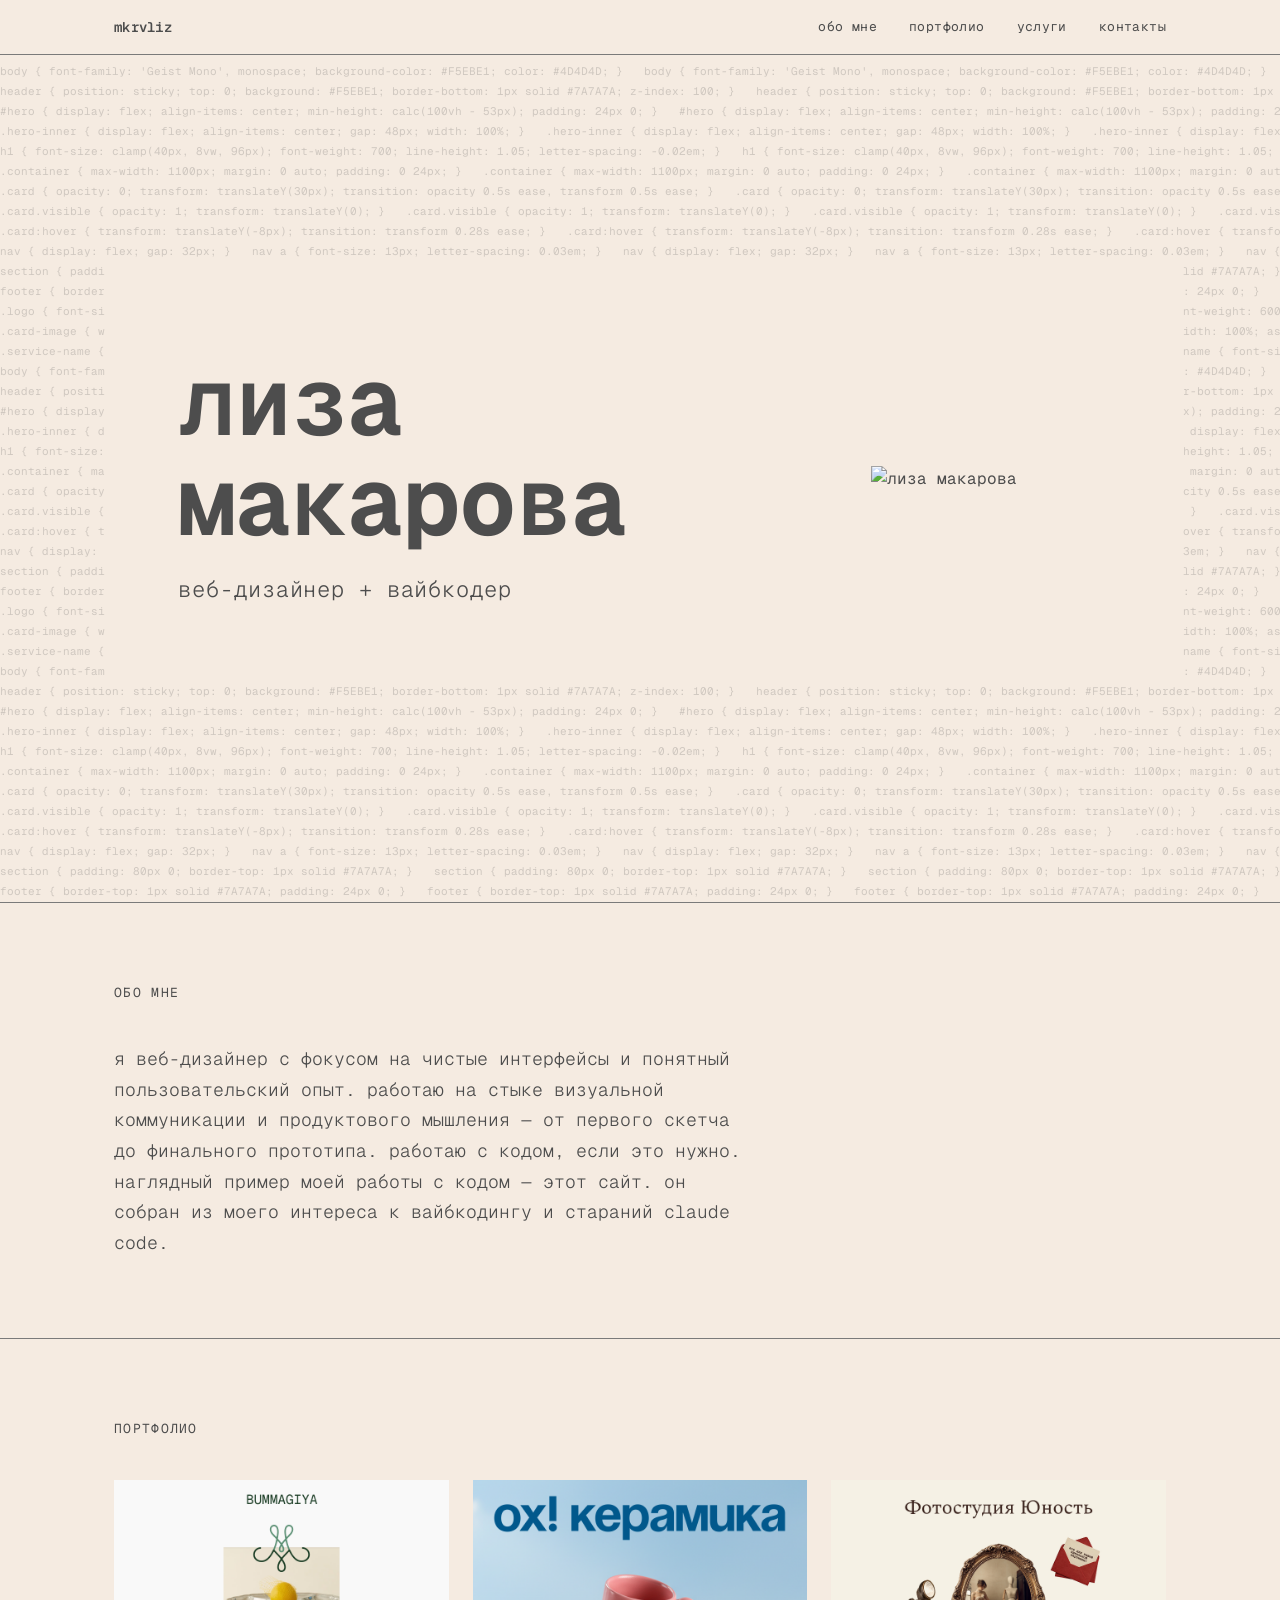
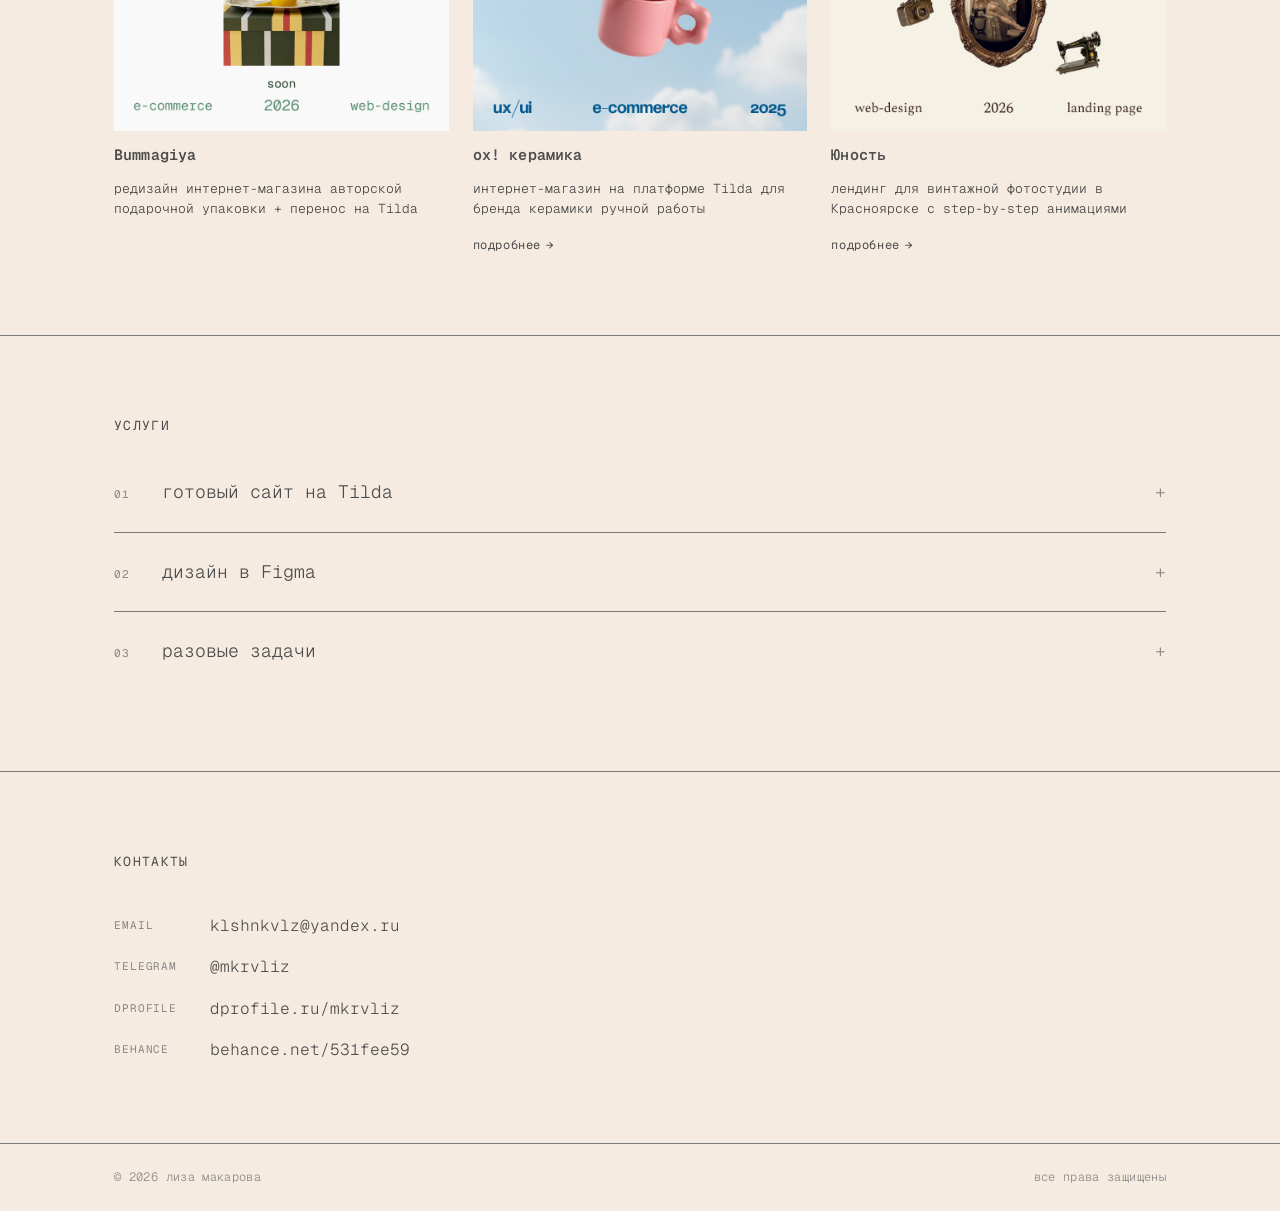
==== commit c5020e1b: "reorder portfolio cards: керамика before юность Co-Authored-By: Claude Sonnet 4.6 <noreply@anthropic" ====
--- a/index.html
+++ b/index.html
@@ -84,17 +84,17 @@
           </article>
 
           <article class="card">
+            <a href="project-oh-keramika/"><div class="card-image"><img src="images/card-oh-keramika.png" alt="ох! керамика"></div></a>
+            <a href="project-oh-keramika/" class="card-title">ох! керамика</a>
+            <p class="card-desc">интернет-магазин на платформе Tilda для бренда керамики ручной работы</p>
+            <a href="project-oh-keramika/" class="card-more">подробнее <span class="card-arrow">→</span></a>
+          </article>
+
+          <article class="card">
             <a href="project-02.html"><div class="card-image"><img src="images/card-yunost.png" alt="Юность"></div></a>
             <a href="project-02.html" class="card-title">Юность</a>
             <p class="card-desc">лендинг для винтажной фотостудии в Красноярске с step-by-step анимациями</p>
             <a href="project-02.html" class="card-more">подробнее <span class="card-arrow">→</span></a>
-          </article>
-
-          <article class="card">
-            <a href="project-oh-keramika/"><div class="card-image"><img src="images/card-oh-keramika.png" alt="ох! керамика"></div></a>
-            <a href="project-oh-keramika/" class="card-title">ох! керамика</a>
-            <p class="card-desc">интернет-магазин на платформе Tilda для бренда керамики ручной работы</p>
-            <a href="project-oh-keramika/" class="card-more">подробнее <span class="card-arrow">→</span></a>
           </article>
 
         </div>
